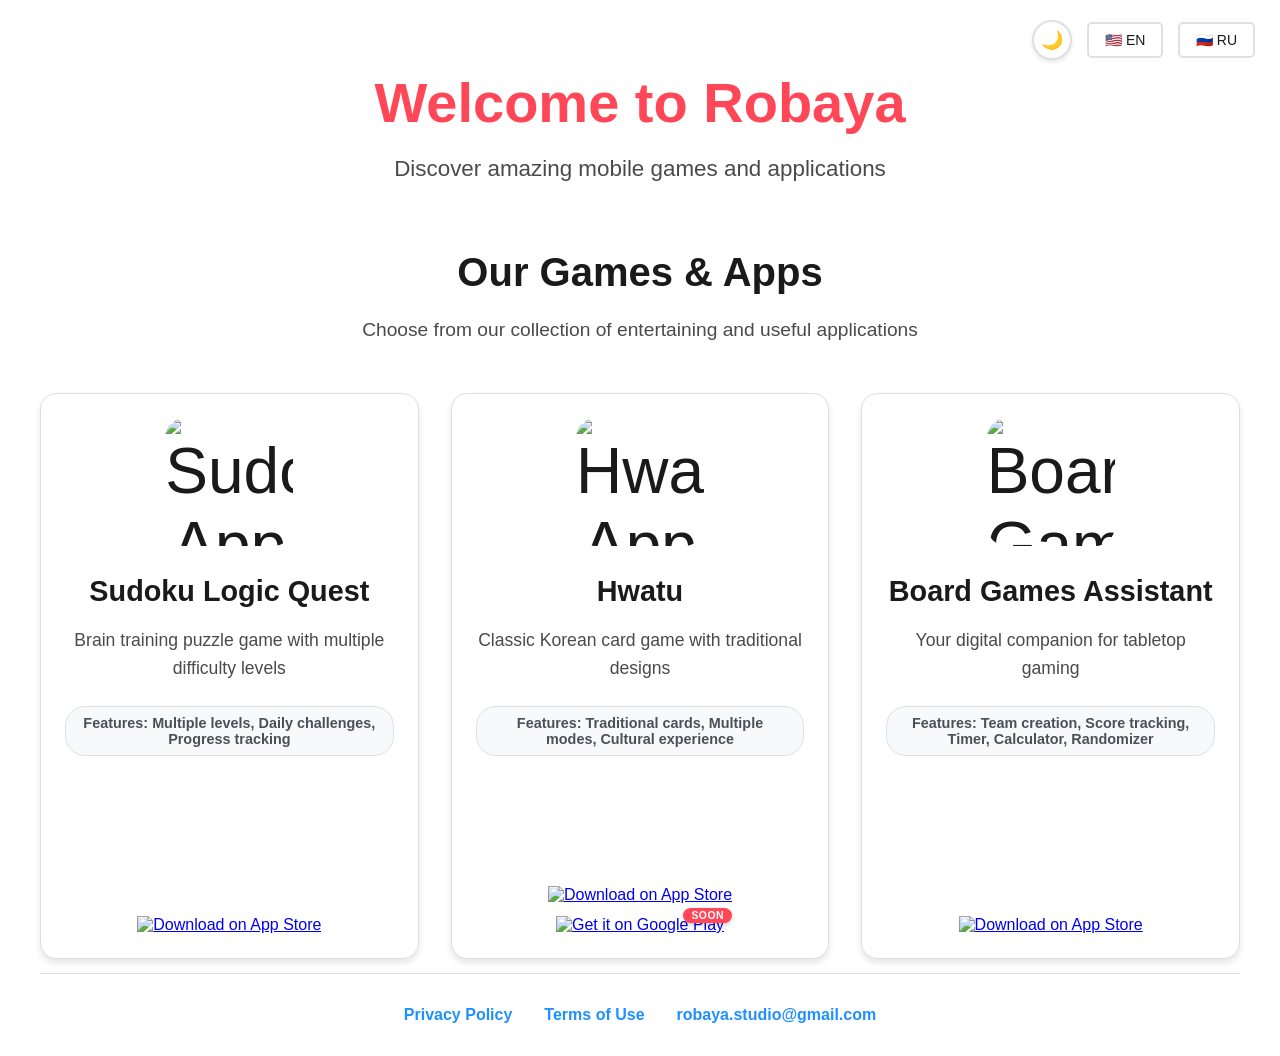
==== index.html @ 01134b30 "Hwatu Android link, shared site chrome, accessible cards, legal parity - Add Google Play link for Hw" ====
<!DOCTYPE html>
<html lang="en">
<head>
  <meta charset="UTF-8" />
  <meta name="viewport" content="width=device-width, initial-scale=1.0" />
  <link rel="stylesheet" href="css/style.css">
  <script src="js/translations.js"></script>
  <script src="js/site-chrome.js"></script>
  <script src="js/lang.js"></script>
  <script src="js/theme.js"></script>
  <script src="js/cookie-consent.js"></script>
  <title data-i18n="pageTitle">Robaya - Mobile Games & Apps</title>
</head>
<body>
  <div class="container">
    <header class="hero">
      <h1 data-i18n="mainTitle">Welcome to Robaya</h1>
      <p class="hero-subtitle" data-i18n="mainSubtitle">Discover amazing mobile games and applications</p>
    </header>

    <section class="games-section">
      <h2 data-i18n="gamesTitle">Our Games & Apps</h2>
      <p class="section-subtitle" data-i18n="gamesSubtitle">Choose from our collection of entertaining and useful applications</p>
      
      <div class="games-grid">
        <!-- Sudoku Game -->
        <div class="game-card">
          <a href="games/sudoku/" class="game-card-link">
            <img src="games/sudoku/AppIcon.png" alt="Sudoku App Icon" class="game-icon">
            <h3 data-i18n="sudokuTitle">Sudoku Logic Quest</h3>
            <p data-i18n="sudokuDescription">Brain training puzzle game with multiple difficulty levels</p>
            <div class="game-features">
              <span data-i18n="sudokuFeatures">Features: Multiple levels, Daily challenges, Progress tracking</span>
            </div>
          </a>
          <div class="game-actions">
            <a href="https://apps.apple.com/app/id6751447827" class="download-btn" target="_blank" rel="noopener">
              <img src="https://developer.apple.com/assets/elements/badges/download-on-the-app-store.svg" alt="Download on App Store" height="40">
            </a>
          </div>
        </div>

        <!-- Hwatu Game -->
        <div class="game-card">
          <a href="games/hwatu/" class="game-card-link">
            <img src="games/hwatu/AppIcon.png" alt="Hwatu App Icon" class="game-icon">
            <h3 data-i18n="hwatuTitle">Hwatu</h3>
            <p data-i18n="hwatuDescription">Classic Korean card game with traditional designs</p>
            <div class="game-features">
              <span data-i18n="hwatuFeatures">Features: Traditional cards, Multiple modes, Cultural experience</span>
            </div>
          </a>
          <div class="game-actions">
            <div class="download-buttons">
              <a href="https://apps.apple.com/app/id6563145829" class="download-btn" target="_blank" rel="noopener">
                <img src="https://developer.apple.com/assets/elements/badges/download-on-the-app-store.svg" alt="Download on App Store" height="40">
              </a>
              <a href="https://play.google.com/store/apps/details?id=com.at.hwatu" class="download-btn" target="_blank" rel="noopener">
                <img src="https://play.google.com/intl/en_us/badges/static/images/badges/en_badge_web_generic.png" alt="Get it on Google Play" height="60">
                <span class="soon-badge" data-i18n="soonBadge">Soon</span>
              </a>
            </div>
          </div>
        </div>


        <!-- Board Games Assistant -->
        <div class="game-card">
          <a href="games/board-game-assistant/" class="game-card-link">
            <img src="games/board-game-assistant/AppIcon.png" alt="Board Games Assistant App Icon" class="game-icon">
            <h3 data-i18n="boardGamesAssistantTitle">Board Games Assistant</h3>
            <p data-i18n="boardGamesAssistantDescription">Your digital companion for tabletop gaming</p>
            <div class="game-features">
              <span data-i18n="boardGamesAssistantFeatures">Features: Team creation, Score tracking, Timer, Calculator, Randomizer</span>
            </div>
          </a>
          <div class="game-actions">
            <a href="https://apps.apple.com/app/id6749201921" class="download-btn" target="_blank" rel="noopener">
              <img src="https://developer.apple.com/assets/elements/badges/download-on-the-app-store.svg" alt="Download on App Store" height="40">
            </a>
          </div>
        </div>
      </div>
    </section>
  </div>
</body>
</html>
---- css/style.css ----
:root {
  /* Light theme (default) */
  --bg: #ffffff;
  --text: #1a1a1a;
  --text-secondary: #4a4a4a;
  --text-muted: #6c757d;
  --accent: #ff4757;
  --btn: #1e90ff;
  --card-bg: #ffffff;
  --card-shadow: 0 4px 6px rgba(0, 0, 0, 0.1);
  --card-hover-shadow: 0 8px 15px rgba(0, 0, 0, 0.15);
  --border-color: #e0e0e0;
  --border-hover: #d0d0d0;
  --home-bg: #ffffff;
  --home-text: #1a1a1a;
  --home-border: #e0e0e0;
  --home-hover: #f8f9fa;
  --lang-bg: #ffffff;
  --lang-text: #1a1a1a;
  --lang-border: #e0e0e0;
  --lang-hover: #f8f9fa;
  --lang-active: #6c757d;
  --lang-active-text: #ffffff;
  --footer-bg: transparent;
  --footer-text: #1a1a1a;
  --footer-link: #1e90ff;
  --footer-link-hover: #0056b3;
  --feature-bg: #f8f9fa;
  --feature-text: #495057;
  --cookie-bg: #ffffff;
  --cookie-border: #e0e0e0;
  --cookie-text: #1a1a1a;
  --cookie-shadow: 0 -4px 12px rgba(0, 0, 0, 0.15);
}

[data-theme="dark"] {
  /* Dark theme */
  --bg: #0d1117;
  --text: #ffffff;
  --text-secondary: #e6edf3;
  --text-muted: #b0b0b0;
  --accent: #ff6b7a;
  --btn: #4a9eff;
  --card-bg: #161b22;
  --card-shadow: 0 4px 6px rgba(0, 0, 0, 0.4);
  --card-hover-shadow: 0 8px 15px rgba(0, 0, 0, 0.5);
  --border-color: #30363d;
  --border-hover: #484f58;
  --home-bg: #161b22;
  --home-text: #ffffff;
  --home-border: #30363d;
  --home-hover: #21262d;
  --lang-bg: #161b22;
  --lang-text: #ffffff;
  --lang-border: #30363d;
  --lang-hover: #21262d;
  --lang-active: #6c757d;
  --lang-active-text: #ffffff;
  --footer-bg: transparent;
  --footer-text: #ffffff;
  --footer-link: #4a9eff;
  --footer-link-hover: #6bb3ff;
  --feature-bg: #21262d;
  --feature-text: #e6edf3;
  --cookie-bg: #161b22;
  --cookie-border: #30363d;
  --cookie-text: #ffffff;
  --cookie-shadow: 0 -4px 12px rgba(0, 0, 0, 0.5);
}

body {
  font-family: 'Segoe UI', sans-serif;
  margin: 0;
  background-color: var(--bg);
  color: var(--text);
  padding: 2rem;
  transition: background-color 0.3s ease, color 0.3s ease;
}

.container {
  max-width: 1200px;
  margin: auto;
  text-align: center;
}

/* Add smooth transitions for all elements */
* {
  transition: background-color 0.3s ease, color 0.3s ease, border-color 0.3s ease, box-shadow 0.3s ease;
}

/* Top-right control cluster: theme toggle + language switcher */
.top-controls {
  position: fixed;
  top: 20px;
  right: 20px;
  z-index: 1000;
  display: flex;
  align-items: center;
  gap: 10px;
}

.theme-toggle {
  display: inline-flex;
  align-items: center;
  justify-content: center;
  width: 40px;
  height: 40px;
  padding: 0;
  font-size: 18px;
  line-height: 1;
  background: var(--lang-bg);
  color: var(--lang-text);
  border: 2px solid var(--lang-border);
  border-radius: 50%;
  cursor: pointer;
  transition: all 0.3s ease;
  box-shadow: 0 2px 4px rgba(0, 0, 0, 0.1);
}

.theme-toggle:hover {
  background: var(--lang-hover);
  transform: translateY(-2px);
  box-shadow: 0 4px 8px rgba(0, 0, 0, 0.15);
  border-color: var(--border-hover);
}

/* Language switcher styles */
.lang-switch a {
  display: inline-block;
  margin: 0 5px;
  padding: 8px 16px;
  text-decoration: none;
  background: var(--lang-bg);
  color: var(--lang-text);
  border-radius: 5px;
  font-size: 14px;
  font-weight: 500;
  transition: all 0.3s ease;
  border: 2px solid var(--lang-border);
}

.lang-switch a:hover {
  background: var(--lang-hover);
  transform: translateY(-2px);
  box-shadow: 0 4px 8px rgba(0, 0, 0, 0.1);
  border-color: var(--border-hover);
}

.lang-switch a[data-lang="en"] {
  background: var(--lang-bg);
  color: var(--lang-text);
}

.lang-switch a[data-lang="ru"] {
  background: var(--lang-bg);
  color: var(--lang-text);
}

/* Active language indicator */
.lang-switch a.active {
  background: var(--lang-active) !important;
  color: var(--lang-active-text) !important;
  font-weight: bold;
  border-color: var(--lang-active);
  box-shadow: 0 0 0 2px var(--lang-active);
}

/* Home button styles */
.home-button {
  position: fixed;
  top: 20px;
  left: 20px;
  z-index: 1000;
  display: inline-block;
  padding: 12px 16px;
  text-decoration: none;
  background: var(--home-bg);
  color: var(--home-text);
  border-radius: 50px;
  font-size: 18px;
  font-weight: 600;
  transition: all 0.3s ease;
  border: 2px solid var(--home-border);
  box-shadow: 0 4px 8px rgba(0, 0, 0, 0.1);
}

.home-button:hover {
  background: var(--home-hover);
  transform: translateY(-2px);
  box-shadow: 0 6px 12px rgba(0, 0, 0, 0.15);
  color: var(--home-text);
  text-decoration: none;
  border-color: var(--border-hover);
}

.home-button .home-icon {
  margin-right: 8px;
}

/* Responsive adjustments for home button */
@media (max-width: 768px) {
  .home-button {
    position: relative;
    top: auto;
    left: auto;
    margin-bottom: 1rem;
    display: inline-block;
  }
}

/* Hero section */
.hero {
  margin-bottom: 4rem;
}

.hero h1 {
  font-size: 3.5rem;
  margin-bottom: 1rem;
  color: var(--accent);
  font-weight: 700;
}

.hero-subtitle {
  font-size: 1.4rem;
  color: var(--text-secondary);
  max-width: 600px;
  margin: 0 auto;
  line-height: 1.6;
  font-weight: 500;
}

/* Games section */
.games-section {
  margin-bottom: 4rem;
}

.games-section h2 {
  font-size: 2.5rem;
  margin-bottom: 1rem;
  color: var(--text);
  font-weight: 700;
}

.section-subtitle {
  font-size: 1.2rem;
  color: var(--text-secondary);
  margin-bottom: 3rem;
  max-width: 700px;
  margin-left: auto;
  margin-right: auto;
  font-weight: 500;
}

/* Games grid */
.games-grid {
  display: grid;
  grid-template-columns: repeat(auto-fit, minmax(300px, 1fr));
  gap: 2rem;
  margin-top: 2rem;
  margin-bottom: 2rem;
}

/* Game cards */
.game-card {
  background: var(--card-bg);
  border-radius: 16px;
  padding: 1.5rem;
  box-shadow: var(--card-shadow);
  transition: all 0.3s ease;
  position: relative;
  text-align: center;
  border: 1px solid var(--border-color);
  display: flex;
  flex-direction: column;
  height: 100%;
}

.game-card:hover {
  transform: translateY(-5px);
  box-shadow: var(--card-hover-shadow);
  border-color: var(--border-hover);
}

.game-card.coming-soon {
  opacity: 0.9;
  background: var(--card-bg);
}

.game-card-link {
  display: block;
  text-decoration: none;
  color: inherit;
}

.game-icon {
  font-size: 4rem;
  margin: 0 auto 1rem auto;
  display: block;
  text-align: center;
}

.game-icon img,
img.game-icon {
  display: block;
  width: 128px;
  height: 128px;
  margin: 0 auto;
  border-radius: 20px;
  object-fit: cover;
}

.game-card h3 {
  font-size: 1.8rem;
  margin-bottom: 1rem;
  color: var(--text);
  font-weight: 700;
}

.game-card p {
  font-size: 1.1rem;
  line-height: 1.6;
  margin-bottom: 1.5rem;
  color: var(--text-secondary);
  font-weight: 500;
}

.game-features {
  margin-bottom: 1.5rem;
}

.game-features span {
  display: inline-block;
  background: var(--feature-bg);
  color: var(--feature-text);
  padding: 0.5rem 1rem;
  border-radius: 20px;
  font-size: 0.9rem;
  font-weight: 600;
  border: 1px solid var(--border-color);
}

/* Game actions */
.game-actions {
  display: flex;
  flex-direction: column;
  align-items: center;
  gap: 1rem;
  margin-top: auto;
  padding-top: 1rem;
}

.view-details {
  color: var(--btn);
  font-weight: 600;
  font-size: 0.9rem;
  text-decoration: underline;
}

/* Coming soon badge */
.coming-soon-badge {
  position: absolute;
  top: 1rem;
  right: 1rem;
  background: var(--accent);
  color: white;
  padding: 0.5rem 1rem;
  border-radius: 20px;
  font-size: 0.8rem;
  font-weight: 700;
  text-transform: uppercase;
  letter-spacing: 0.5px;
  box-shadow: 0 2px 4px rgba(0, 0, 0, 0.2);
}

/* Download button */
.download-btn {
  position: relative;
  display: inline-block;
  transition: transform 0.2s;
}

.download-btn:hover {
  transform: scale(1.05);
}

/* Row of multiple store badges */
.download-buttons {
  display: flex;
  flex-wrap: wrap;
  justify-content: center;
  align-items: center;
  gap: 0.75rem;
}

/* Small "Soon" ribbon for a store badge that isn't live yet */
.soon-badge {
  position: absolute;
  top: -8px;
  right: -8px;
  background: var(--accent);
  color: white;
  padding: 2px 8px;
  border-radius: 10px;
  font-size: 0.65rem;
  font-weight: 700;
  text-transform: uppercase;
  letter-spacing: 0.5px;
  box-shadow: 0 2px 4px rgba(0, 0, 0, 0.2);
  pointer-events: none;
  white-space: nowrap;
}

/* Game page specific styles */
.game-hero {
  margin-bottom: 4rem;
  text-align: center;
}

.game-hero.coming-soon {
  position: relative;
}

.game-icon-large {
  font-size: 6rem;
  margin: 0 auto 2rem auto;
  display: block;
  text-align: center;
}

.game-icon-large img {
  display: inline-block;
  width: 128px;
  height: 128px;
  margin: 0 auto;
  border-radius: 20px;
}

.coming-soon-badge-large {
  position: absolute;
  top: 2rem;
  right: 2rem;
  background: var(--accent);
  color: white;
  padding: 1rem 2rem;
  border-radius: 25px;
  font-size: 1rem;
  font-weight: 700;
  text-transform: uppercase;
  letter-spacing: 1px;
}

.game-subtitle {
  font-size: 1.5rem;
  color: #6c757d;
  max-width: 600px;
  margin-left: auto;
  margin-right: auto;
}

.download-btn-large {
  position: relative;
  display: inline-block;
  /* margin: 2rem 0; */
  transition: transform 0.2s;
}

.download-btn-large:hover {
  transform: scale(1.05);
}

/* Game description section */
.game-description {
  margin-bottom: 4rem;
  text-align: left;
  max-width: 800px;
  margin-left: auto;
  margin-right: auto;
}

.game-description h2 {
  font-size: 2rem;
  color: var(--text);
  margin-bottom: 1rem;
  text-align: center;
  font-weight: 700;
}

.game-description p {
  font-size: 1.2rem;
  line-height: 1.7;
  color: var(--text-secondary);
  font-weight: 500;
}

/* Game features section */
.game-features {
  margin-bottom: 4rem;
}

.game-features h2 {
  font-size: 2rem;
  color: var(--text);
  margin-bottom: 2rem;
  text-align: center;
  font-weight: 700;
}

.features-grid {
  display: grid;
  grid-template-columns: repeat(auto-fit, minmax(250px, 1fr));
  gap: 2rem;
  margin-top: 2rem;
}

.feature-item {
  text-align: center;
  padding: 1.5rem;
  background: var(--card-bg);
  border-radius: 12px;
  box-shadow: var(--card-shadow);
  border: 1px solid var(--border-color);
  transition: all 0.3s ease;
}

.feature-item:hover {
  transform: translateY(-2px);
  box-shadow: var(--card-hover-shadow);
  border-color: var(--border-hover);
}

.feature-icon {
  font-size: 3rem;
  margin-bottom: 1rem;
}

.feature-item h3 {
  font-size: 1.3rem;
  color: var(--text);
  margin-bottom: 1rem;
  font-weight: 600;
}

.feature-item p {
  font-size: 1rem;
  color: var(--text-secondary);
  line-height: 1.5;
  font-weight: 500;
}

/* Game benefits section */
.game-benefits {
  margin-bottom: 4rem;
  text-align: left;
  max-width: 800px;
  margin-left: auto;
  margin-right: auto;
}

.game-benefits h2 {
  font-size: 2rem;
  color: var(--text);
  margin-bottom: 1rem;
  text-align: center;
  font-weight: 700;
}

.game-benefits p {
  font-size: 1.2rem;
  color: var(--text-secondary);
  margin-bottom: 2rem;
  text-align: center;
  font-weight: 500;
}

.benefits-list {
  display: flex;
  flex-direction: column;
  gap: 1rem;
}

.benefit-item {
  display: flex;
  align-items: center;
  gap: 1rem;
  padding: 1rem;
  background: var(--card-bg);
  border-radius: 8px;
  box-shadow: var(--card-shadow);
  border: 1px solid var(--border-color);
  transition: all 0.3s ease;
}

.benefit-item:hover {
  transform: translateY(-1px);
  box-shadow: var(--card-hover-shadow);
  border-color: var(--border-hover);
}

.benefit-icon {
  font-size: 1.5rem;
  min-width: 2rem;
  color: var(--accent);
}

.benefit-text {
  color: var(--text-secondary);
  font-weight: 500;
}

/* Game screenshots section */
.game-screenshots {
  margin-bottom: 4rem;
}

.game-screenshots h2 {
  font-size: 2rem;
  color: var(--text);
  margin-bottom: 2rem;
  text-align: center;
  font-weight: 700;
}

.screenshots-grid {
  position: relative;
  overflow: visible;
  margin-top: 2rem;
  padding: 0 60px;
}

.screenshots-grid::before,
.screenshots-grid::after {
  content: '';
  position: absolute;
  top: 0;
  bottom: 0;
  width: 60px;
  pointer-events: none;
  z-index: 5;
}

.screenshots-grid::before {
  left: 0;
  background: linear-gradient(to right, var(--bg), transparent);
}

.screenshots-grid::after {
  right: 0;
  background: linear-gradient(to left, var(--bg), transparent);
}

.screenshots-carousel {
  display: flex;
  gap: 1rem;
  transition: transform 0.3s ease;
  overflow-x: auto;
  scroll-behavior: smooth;
  scrollbar-width: thin;
  -ms-overflow-style: none;
}

.screenshots-carousel::-webkit-scrollbar {
  display: none;
}

.screenshots-carousel > * {
  flex: 0 0 auto;
}

/* Carousel Arrows */
.carousel-arrow {
  position: absolute;
  top: 50%;
  transform: translateY(-50%);
  background: var(--card-bg);
  color: var(--text);
  border: 2px solid var(--border-color);
  border-radius: 50%;
  width: 48px;
  height: 48px;
  font-size: 2rem;
  font-weight: bold;
  cursor: pointer;
  display: flex;
  align-items: center;
  justify-content: center;
  z-index: 10;
  transition: all 0.3s ease;
  box-shadow: 0 2px 8px rgba(0, 0, 0, 0.1);
}

.carousel-arrow:hover {
  background: var(--lang-hover);
  border-color: var(--border-hover);
  transform: translateY(-50%) scale(1.1);
  box-shadow: 0 4px 12px rgba(0, 0, 0, 0.15);
}

.carousel-arrow:active {
  transform: translateY(-50%) scale(0.95);
}

.carousel-arrow-prev {
  left: -24px;
}

.carousel-arrow-next {
  right: -24px;
}

.carousel-controls {
  display: flex;
  justify-content: center;
  gap: 1rem;
  margin-top: 1.5rem;
}

.screenshot-placeholder {
  background: var(--feature-bg);
  border: 2px dashed var(--border-color);
  border-radius: 12px;
  padding: 3rem 2rem;
  text-align: center;
  color: var(--text-muted);
}

.placeholder-text {
  font-size: 1.1rem;
  font-weight: 500;
}

/* Coming soon info */
.coming-soon-info {
  margin-top: 2rem;
}

.coming-soon-info p {
  font-size: 1.2rem;
  color: var(--text-secondary);
  margin-bottom: 2rem;
  max-width: 500px;
  margin-left: auto;
  margin-right: auto;
  font-weight: 500;
}

.notify-form {
  margin-top: 2rem;
}

.notify-form p {
  font-size: 1.1rem;
  color: var(--text);
  margin-bottom: 1rem;
  font-weight: 500;
}

.notify-form input {
  padding: 0.8rem 1rem;
  border: 2px solid var(--border-color);
  border-radius: 8px;
  font-size: 1rem;
  margin-right: 1rem;
  min-width: 250px;
  background: var(--card-bg);
  color: var(--text);
  transition: border-color 0.3s ease;
}

.notify-form input:focus {
  outline: none;
  border-color: var(--btn);
}

.notify-form button {
  padding: 0.8rem 1.5rem;
  background: var(--btn);
  color: white;
  border: none;
  border-radius: 8px;
  font-size: 1rem;
  font-weight: 600;
  cursor: pointer;
  transition: background 0.3s;
}

.notify-form button:hover {
  background: var(--footer-link-hover);
}

/* Stay updated section */
.coming-soon-updates {
  margin-bottom: 4rem;
  text-align: center;
}

.coming-soon-updates h2 {
  font-size: 2rem;
  color: var(--text);
  margin-bottom: 1rem;
  font-weight: 700;
}

.coming-soon-updates p {
  font-size: 1.2rem;
  color: var(--text-secondary);
  margin-bottom: 2rem;
  max-width: 600px;
  margin-left: auto;
  margin-right: auto;
  font-weight: 500;
}

.social-links {
  display: flex;
  justify-content: center;
  gap: 1rem;
  flex-wrap: wrap;
}

.social-link {
  display: inline-block;
  padding: 0.8rem 1.5rem;
  background: var(--accent);
  color: white;
  text-decoration: none;
  border-radius: 8px;
  font-weight: 600;
  transition: all 0.3s;
}

.social-link:hover {
  background: var(--accent);
  opacity: 0.9;
  transform: translateY(-2px);
}

/* Page header */
.page-header {
  margin-bottom: 3rem;
  text-align: center;
}

.page-header h1 {
  font-size: 2.5rem;
  color: var(--text);
  margin-bottom: 1rem;
}

.last-updated {
  color: var(--text-muted);
  font-style: italic;
  font-weight: 500;
}

/* Content section */
.content-section {
  text-align: left;
  max-width: 800px;
  margin: 0 auto 3rem auto;
}

.content-section h2 {
  font-size: 1.8rem;
  color: var(--text);
  margin: 2rem 0 1rem 0;
  font-weight: 700;
  border-bottom: 2px solid var(--border-color);
  padding-bottom: 0.5rem;
}

.content-section h3 {
  font-size: 1.4rem;
  color: var(--text);
  margin: 2rem 0 1rem 0;
  font-weight: 600;
}

.content-section p {
  font-size: 1.1rem;
  line-height: 1.6;
  color: var(--text-secondary);
  margin-bottom: 1rem;
  font-weight: 500;
}

.content-section ul {
  margin: 1rem 0 1rem 2rem;
  padding: 0;
}

.content-section li {
  font-size: 1.1rem;
  line-height: 1.6;
  color: var(--text-secondary);
  margin-bottom: 0.8rem;
  font-weight: 500;
  position: relative;
}

.content-section li::before {
  content: "•";
  color: var(--accent);
  font-weight: bold;
  position: absolute;
  left: -1.5rem;
}

.content-section a {
  color: var(--btn);
  text-decoration: none;
  font-weight: 600;
  transition: color 0.3s;
}

.content-section a:hover {
  color: var(--footer-link-hover);
  text-decoration: underline;
}

/* Page footer */
.page-footer {
  margin-top: 3rem;
  padding-top: 2rem;
  border-top: 1px solid var(--border-color);
  text-align: center;
}

.footer-links {
  display: flex;
  justify-content: center;
  gap: 2rem;
  flex-wrap: wrap;
}

.footer-links a {
  color: var(--footer-link);
  text-decoration: none;
  font-weight: 600;
  transition: color 0.3s;
}

.footer-links a:hover {
  color: var(--footer-link-hover);
  text-decoration: underline;
}

/* Responsive design */
@media (max-width: 768px) {
  body {
    padding: 1rem;
  }
  
  .hero h1 {
    font-size: 2.5rem;
  }
  
  .hero-subtitle {
    font-size: 1.2rem;
  }
  
  .games-grid {
    grid-template-columns: 1fr;
    gap: 2rem;
    row-gap: 2rem;
  }
  
  .game-card {
    padding: 1.5rem;
    height: auto;
    position: static;
  }
  
  .top-controls {
    position: relative;
    top: auto;
    right: auto;
    justify-content: center;
    margin-bottom: 2rem;
  }

  .game-icon-large {
    font-size: 4rem;
  }
  
  .coming-soon-badge-large {
    position: relative;
    top: auto;
    right: auto;
    margin-bottom: 1rem;
  }
  
  .features-grid {
    grid-template-columns: 1fr;
  }
  
  .screenshots-grid {
    grid-template-columns: 1fr;
  }
  
  .notify-form input {
    min-width: auto;
    width: 100%;
    margin-right: 0;
    margin-bottom: 1rem;
  }
  
  .social-links {
    flex-direction: column;
    align-items: center;
  }
  
  .footer-links {
    flex-direction: column;
    gap: 1rem;
  }
}

/* Legacy styles for backward compatibility */
h1 {
  font-size: 3rem;
  margin-bottom: 1rem;
  color: var(--accent);
}

h2 {
  font-size: 1.8rem;
  margin: 2rem 0 1rem 0;
  color: var(--text);
}

p {
  font-size: 1.2rem;
  line-height: 1.6;
  margin-bottom: 1rem;
}

li {
  font-size: 1.2rem;
  line-height: 1.6;
  margin-bottom: 0.5rem;
}

.features, .benefits {
  background: white;
  padding: 2rem;
  border-radius: 12px;
  box-shadow: 0 4px 6px rgba(0, 0, 0, 0.1);
  margin: 2rem 0;
  text-align: left;
}

.features h2, .benefits h2 {
  text-align: center;
  color: var(--accent);
  margin-bottom: 1.5rem;
}

.features ul, .benefits ul {
  list-style: none;
  padding: 0;
}

.features li, .benefits li {
  padding: 0.5rem 0;
  border-bottom: 1px solid #eee;
}

.features li:last-child, .benefits li:last-child {
  border-bottom: none;
}

.btn {
  display: inline-block;
  padding: 0.8rem 1.6rem;
  background-color: var(--btn);
  color: white;
  font-weight: bold;
  border-radius: 8px;
  text-decoration: none;
  margin-bottom: 2rem;
  transition: background 0.3s;
}

.btn:hover {
  background-color: #0d7adb;
}

.appstore-button {
  display: inline-block;
  margin: 2rem 0;
  transition: transform 0.2s;
}

.appstore-button:hover {
  transform: scale(1.05);
}

/* Cookie Consent Banner */
#cookie-consent-banner {
  position: fixed;
  bottom: 0;
  left: 0;
  right: 0;
  background: var(--cookie-bg) !important;
  border-top: 2px solid var(--accent);
  box-shadow: var(--cookie-shadow);
  padding: 1.5rem 2rem;
  z-index: 9999;
  transition: opacity 0.3s ease, transform 0.3s ease;
}

.cookie-consent-content {
  max-width: 1200px;
  margin: 0 auto;
  display: flex;
  align-items: center;
  justify-content: space-between;
  gap: 2rem;
  color: var(--cookie-text) !important;
}

.cookie-consent-message {
  display: flex;
  align-items: flex-start;
  gap: 1.5rem;
  flex: 1;
}

.cookie-icon {
  font-size: 2.5rem;
  flex-shrink: 0;
  animation: bounce 2s infinite;
}

@keyframes bounce {
  0%, 100% {
    transform: translateY(0);
  }
  50% {
    transform: translateY(-10px);
  }
}

.cookie-text {
  flex: 1;
}

.cookie-title {
  font-size: 1.2rem;
  font-weight: 700;
  color: var(--cookie-text) !important;
  margin: 0 0 0.5rem 0;
  line-height: 1.4;
  display: block;
}

.cookie-description {
  font-size: 0.95rem;
  color: var(--text-secondary) !important;
  margin: 0;
  line-height: 1.6;
  display: block;
}

.cookie-consent-buttons {
  display: flex;
  gap: 1rem;
  flex-shrink: 0;
}

.cookie-btn {
  padding: 0.8rem 1.8rem;
  border-radius: 12px;
  font-weight: 600;
  font-size: 0.95rem;
  cursor: pointer;
  transition: all 0.3s ease;
  text-decoration: none;
  display: inline-block;
  border: 2px solid transparent;
  white-space: nowrap;
  box-shadow: 0 2px 4px rgba(0, 0, 0, 0.1);
  color: inherit !important;
}

.cookie-btn-accept {
  background: var(--btn);
  color: white !important;
  border: none;
}

.cookie-btn-accept:hover {
  background: var(--footer-link-hover);
  color: white !important;
  transform: translateY(-2px);
  box-shadow: 0 4px 12px rgba(0, 0, 0, 0.25);
}

.cookie-btn-reject {
  background: transparent;
  color: var(--cookie-text) !important;
  border: 2px solid var(--cookie-border);
}

.cookie-btn-reject:hover {
  background: var(--border-color);
  border-color: var(--border-hover);
  transform: translateY(-2px);
  box-shadow: 0 4px 12px rgba(0, 0, 0, 0.15);
}

.cookie-btn-info {
  background: transparent;
  color: var(--btn) !important;
  border: 2px solid var(--btn);
}

.cookie-btn-info:hover {
  background: var(--btn);
  color: white !important;
  transform: translateY(-2px);
  box-shadow: 0 4px 12px rgba(0, 0, 0, 0.15);
}

/* Cookie Toast Notification */
.cookie-toast {
  position: fixed;
  bottom: 100px;
  right: 20px;
  background: var(--card-bg);
  color: var(--text);
  padding: 1rem 1.5rem;
  border-radius: 8px;
  box-shadow: var(--card-shadow);
  border: 1px solid var(--border-color);
  z-index: 10000;
  opacity: 0;
  transform: translateY(-20px);
  transition: opacity 0.3s ease, transform 0.3s ease;
  max-width: 300px;
}

/* Responsive Cookie Banner */
@media (max-width: 768px) {
  #cookie-consent-banner {
    padding: 1.2rem 1rem;
  }
  
  .cookie-consent-content {
    flex-direction: column;
    gap: 1.2rem;
  }
  
  .cookie-consent-message {
    width: 100%;
    gap: 1rem;
  }
  
  .cookie-text {
    width: 100%;
  }
  
  .cookie-title {
    font-size: 1.1rem;
  }
  
  .cookie-description {
    font-size: 0.9rem;
  }
  
  .cookie-consent-buttons {
    width: 100%;
    flex-direction: column;
  }
  
  .cookie-btn {
    width: 100%;
    text-align: center;
    padding: 0.9rem 1.5rem;
  }
  
  .cookie-toast {
    bottom: 80px;
    right: 10px;
    left: 10px;
    max-width: none;
  }

  /* Mobile Screenshot Gallery */
  .screenshots-grid {
    gap: 1rem;
    padding: 0 50px;
  }
  
  .screenshots-grid::before,
  .screenshots-grid::after {
    width: 50px;
  }
  
  .screenshot-item {
    width: auto;
  }
  
  .carousel-controls {
    margin-top: 1rem;
  }
  
  .carousel-btn {
    padding: 0.5rem 1rem;
    font-size: 0.9rem;
  }
  
  /* Mobile Carousel Arrows */
  .carousel-arrow {
    width: 36px;
    height: 36px;
    font-size: 1.5rem;
  }
  
  .carousel-arrow-prev {
    left: 5px;
  }
  
  .carousel-arrow-next {
    right: 5px;
  }

  /* Mobile Video */
  .video-container {
    margin: 0 1rem;
    border-radius: 12px;
  }

  .game-video h2 {
    font-size: 1.5rem;
  }

  /* Mobile Lightbox */
  .lightbox-nav {
    width: 50px;
    height: 50px;
    font-size: 2.5rem;
  }

  #lightbox-prev {
    left: 10px;
  }

  #lightbox-next {
    right: 10px;
  }

  #lightbox img {
    max-width: 95vw;
    max-height: 75vh;
  }

  .lightbox-counter {
    font-size: 1rem;
  }

  .screenshot-item img {
    height: 180px;
    object-fit: contain;
  }
  
  .screenshot-item:hover {
    transform: translateY(-2px);
  }
}

/* Screenshot Gallery Styles */
.screenshot-item {
  width: auto;
  background: transparent;
  border-radius: 12px;
  overflow: visible;
  transition: all 0.3s ease;
  cursor: pointer;
  display: flex;
  align-items: center;
  justify-content: center;
  flex-shrink: 0;
}

.screenshot-item:hover {
  transform: translateY(-3px);
}

.screenshot-item img {
  width: auto;
  height: 250px;
  display: block;
  transition: transform 0.3s ease;
  object-fit: contain;
}

.screenshot-item:hover img {
  transform: scale(1.02);
}

/* Video Section Styles */
.game-video {
  margin-bottom: 4rem;
}

.game-video h2 {
  font-size: 2rem;
  color: var(--text);
  margin-bottom: 2rem;
  text-align: center;
  font-weight: 700;
}

.video-container {
  max-width: 900px;
  margin: 0 auto;
  background: var(--card-bg);
  border-radius: 16px;
  overflow: hidden;
  box-shadow: var(--card-shadow);
  border: 1px solid var(--border-color);
}

.video-container video {
  width: 100%;
  height: auto;
  display: block;
}

/* Lightbox Styles */
#lightbox {
  display: none;
  position: fixed;
  z-index: 99999;
  top: 0;
  left: 0;
  width: 100%;
  height: 100%;
  background: rgba(0, 0, 0, 0.9);
  align-items: center;
  justify-content: center;
  cursor: pointer;
}

#lightbox.active {
  display: flex;
}

.lightbox-content {
  display: flex;
  flex-direction: column;
  align-items: center;
  gap: 1rem;
}

#lightbox img {
  max-width: 90vw;
  max-height: 80vh;
  border-radius: 12px;
  box-shadow: 0 4px 20px rgba(0, 0, 0, 0.5);
}

.lightbox-counter {
  color: white;
  font-size: 1.2rem;
  font-weight: 600;
  text-shadow: 0 2px 4px rgba(0, 0, 0, 0.5);
}

.lightbox-nav {
  position: absolute;
  top: 50%;
  transform: translateY(-50%);
  background: rgba(0, 0, 0, 0.6);
  color: white;
  border: none;
  font-size: 3rem;
  font-weight: bold;
  width: 60px;
  height: 60px;
  border-radius: 50%;
  cursor: pointer;
  display: flex;
  align-items: center;
  justify-content: center;
  transition: all 0.3s ease;
  user-select: none;
}

.lightbox-nav:hover {
  background: rgba(0, 0, 0, 0.9);
  transform: translateY(-50%) scale(1.1);
}

#lightbox-prev {
  left: 20px;
}

#lightbox-next {
  right: 20px;
}

#lightbox-close {
  position: absolute;
  top: 20px;
  right: 40px;
  color: white;
  font-size: 2rem;
  font-weight: bold;
  cursor: pointer;
  background: rgba(0, 0, 0, 0.5);
  width: 40px;
  height: 40px;
  border-radius: 50%;
  display: flex;
  align-items: center;
  justify-content: center;
  transition: all 0.3s ease;
  z-index: 1;
}

#lightbox-close:hover {
  background: rgba(0, 0, 0, 0.8);
  transform: scale(1.1);
}
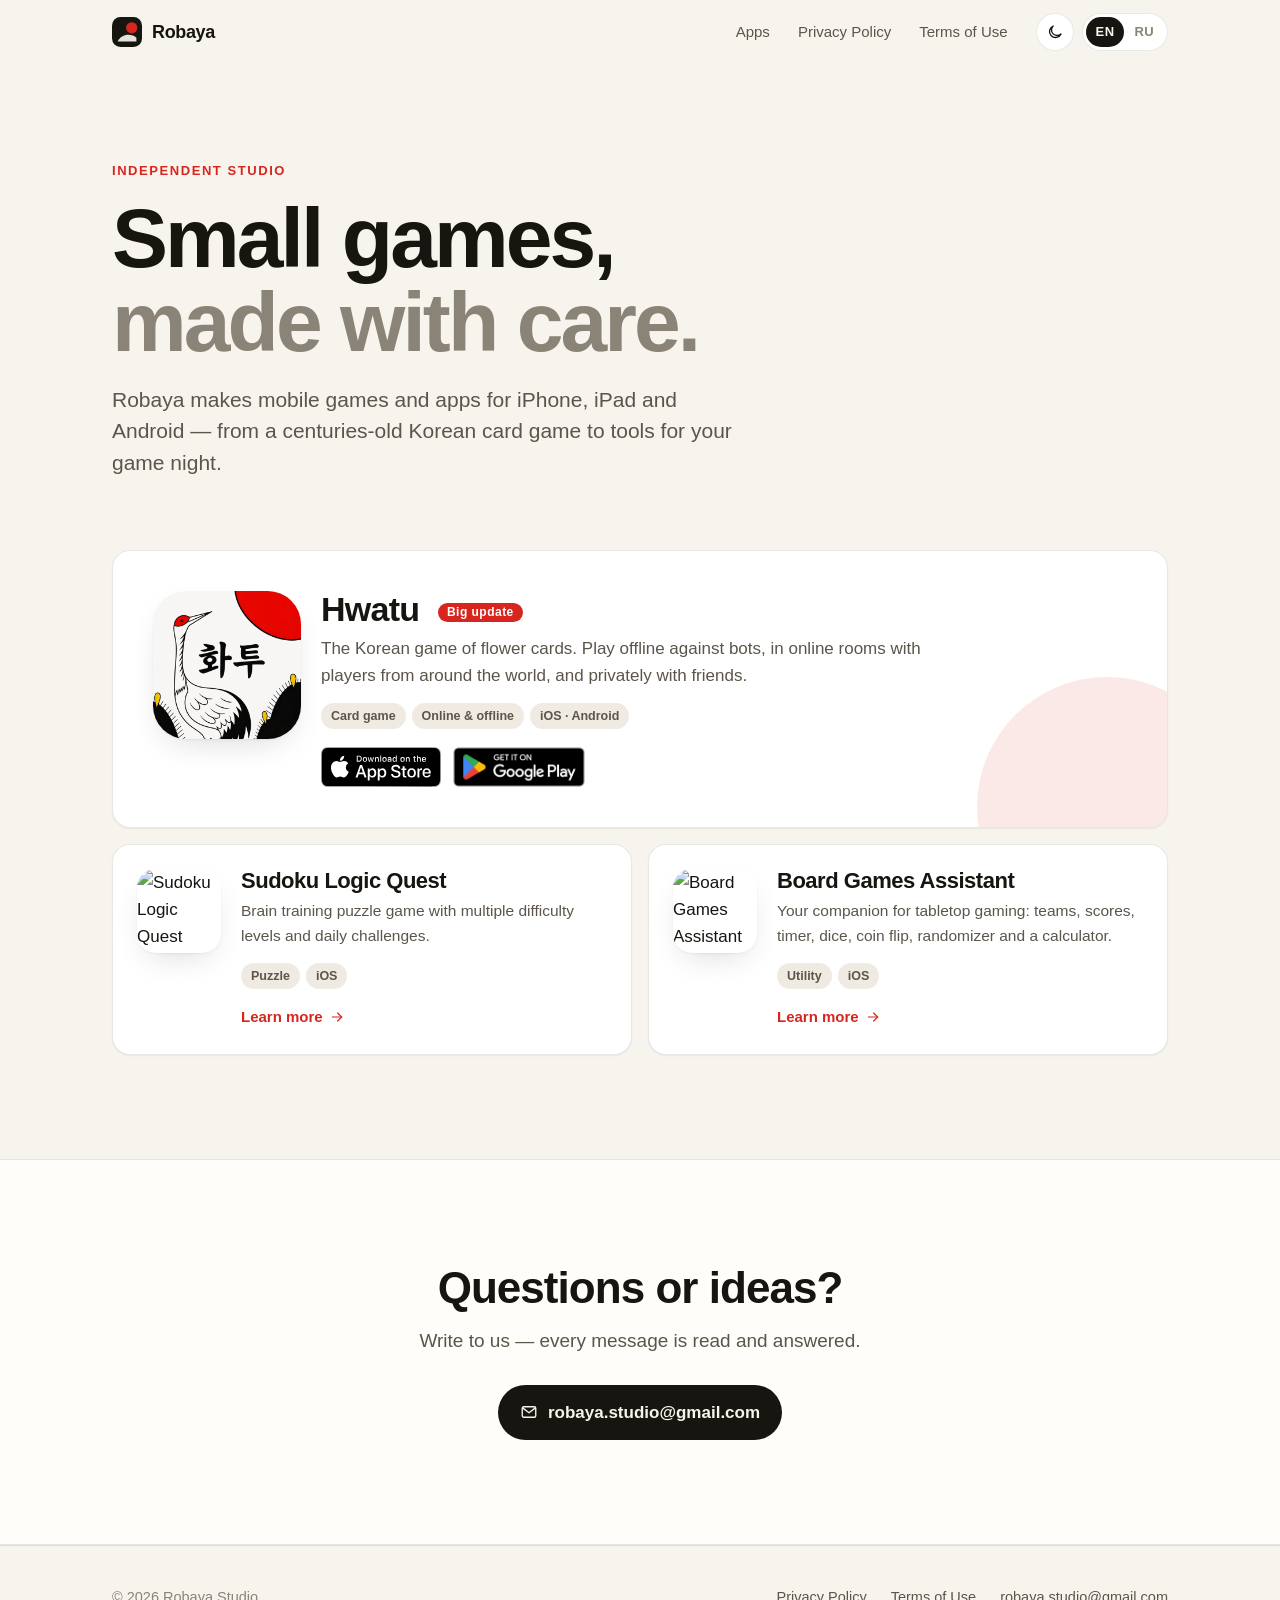
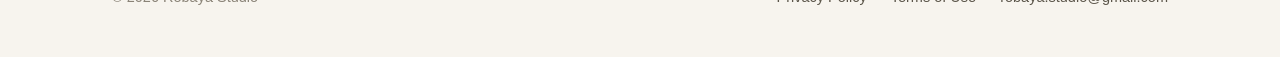
==== commit 9c5a030f: "Redesign the site and update Hwatu for the Unity version The whole site gets one modern component se" ====
--- a/index.html
+++ b/index.html
@@ -1,87 +1,108 @@
 <!DOCTYPE html>
 <html lang="en">
 <head>
-  <meta charset="UTF-8" />
-  <meta name="viewport" content="width=device-width, initial-scale=1.0" />
+  <meta charset="UTF-8">
+  <meta name="viewport" content="width=device-width, initial-scale=1">
+  <title data-i18n="pageTitle">Robaya — mobile games and apps</title>
+  <meta name="description" data-i18n-content="metaDescription" content="Robaya Studio makes mobile games and apps: Hwatu, the Korean flower card game, Sudoku Logic Quest and Board Games Assistant.">
+  <meta name="theme-color" content="#f7f4ee" media="(prefers-color-scheme: light)">
+  <meta name="theme-color" content="#0f0e0c" media="(prefers-color-scheme: dark)">
+  <meta property="og:type" content="website">
+  <meta property="og:site_name" content="Robaya">
+  <meta property="og:title" content="Robaya — mobile games and apps">
+  <meta property="og:url" content="https://robaya.studio/">
+  <meta property="og:image" content="https://robaya.studio/games/hwatu/AppIcon.png">
+  <link rel="canonical" href="https://robaya.studio/">
+  <link rel="icon" href="favicon.svg" type="image/svg+xml">
   <link rel="stylesheet" href="css/style.css">
   <script src="js/translations.js"></script>
+  <script src="js/theme.js"></script>
   <script src="js/site-chrome.js"></script>
   <script src="js/lang.js"></script>
-  <script src="js/theme.js"></script>
-  <script src="js/cookie-consent.js"></script>
-  <title data-i18n="pageTitle">Robaya - Mobile Games & Apps</title>
 </head>
 <body>
-  <div class="container">
-    <header class="hero">
-      <h1 data-i18n="mainTitle">Welcome to Robaya</h1>
-      <p class="hero-subtitle" data-i18n="mainSubtitle">Discover amazing mobile games and applications</p>
-    </header>
+  <main>
+    <section class="hero hero--home">
+      <div class="wrap">
+        <span class="eyebrow reveal" data-i18n="heroEyebrow">Independent studio</span>
+        <h1 class="hero__title reveal reveal--2">
+          <span data-i18n="heroTitleA">Small games,</span>
+          <span class="muted" data-i18n="heroTitleB">made with care.</span>
+        </h1>
+        <p class="hero__lead reveal reveal--3" data-i18n="mainSubtitle">Robaya makes mobile games and apps for iPhone, iPad and Android — from a centuries-old Korean card game to tools for your game night.</p>
+      </div>
+    </section>
 
-    <section class="games-section">
-      <h2 data-i18n="gamesTitle">Our Games & Apps</h2>
-      <p class="section-subtitle" data-i18n="gamesSubtitle">Choose from our collection of entertaining and useful applications</p>
-      
-      <div class="games-grid">
-        <!-- Sudoku Game -->
-        <div class="game-card">
-          <a href="games/sudoku/" class="game-card-link">
-            <img src="games/sudoku/AppIcon.png" alt="Sudoku App Icon" class="game-icon">
-            <h3 data-i18n="sudokuTitle">Sudoku Logic Quest</h3>
-            <p data-i18n="sudokuDescription">Brain training puzzle game with multiple difficulty levels</p>
-            <div class="game-features">
-              <span data-i18n="sudokuFeatures">Features: Multiple levels, Daily challenges, Progress tracking</span>
+    <section class="section section--flush-top" id="apps">
+      <div class="wrap">
+        <div class="grid grid--2">
+          <!-- Hwatu -->
+          <article class="card app-card app-card--featured">
+            <img class="app-card__icon" src="games/hwatu/AppIcon.png" alt="Hwatu" width="148" height="148">
+            <div>
+              <h3>
+                <a href="games/hwatu/" data-i18n="hwatuTitle">Hwatu</a>
+                <span class="badge-new" data-i18n="updatedBadge">Big update</span>
+              </h3>
+              <p data-i18n="hwatuDescription">The Korean game of flower cards. Play offline against bots, in online rooms with players from around the world, and privately with friends.</p>
+              <ul class="tags">
+                <li data-i18n="hwatuTag1">Card game</li>
+                <li data-i18n="hwatuTag2">Online &amp; offline</li>
+                <li data-i18n="hwatuTag3">iOS · Android</li>
+              </ul>
+              <div class="store-badges store-badges--sm">
+                <a class="store-badge" href="https://apps.apple.com/app/id6563145829" target="_blank" rel="noopener">
+                  <img src="img/badges/app-store.svg" alt="Download on the App Store" data-i18n="badgeAppStore" height="40">
+                </a>
+                <a class="store-badge" href="https://play.google.com/store/apps/details?id=com.at.hwatu" target="_blank" rel="noopener">
+                  <img src="img/badges/google-play-en.png" alt="Get it on Google Play" data-i18n="badgeGooglePlay" data-i18n-src="badgeGooglePlaySrc" height="40">
+                </a>
+              </div>
             </div>
-          </a>
-          <div class="game-actions">
-            <a href="https://apps.apple.com/app/id6751447827" class="download-btn" target="_blank" rel="noopener">
-              <img src="https://developer.apple.com/assets/elements/badges/download-on-the-app-store.svg" alt="Download on App Store" height="40">
-            </a>
-          </div>
-        </div>
+          </article>
 
-        <!-- Hwatu Game -->
-        <div class="game-card">
-          <a href="games/hwatu/" class="game-card-link">
-            <img src="games/hwatu/AppIcon.png" alt="Hwatu App Icon" class="game-icon">
-            <h3 data-i18n="hwatuTitle">Hwatu</h3>
-            <p data-i18n="hwatuDescription">Classic Korean card game with traditional designs</p>
-            <div class="game-features">
-              <span data-i18n="hwatuFeatures">Features: Traditional cards, Multiple modes, Cultural experience</span>
+          <!-- Sudoku -->
+          <article class="card app-card">
+            <img class="app-card__icon" src="games/sudoku/AppIcon.png" alt="Sudoku Logic Quest" width="84" height="84">
+            <div>
+              <h3><a href="games/sudoku/" data-i18n="sudokuTitle">Sudoku Logic Quest</a></h3>
+              <p data-i18n="sudokuDescription">Brain training puzzle game with multiple difficulty levels and daily challenges.</p>
+              <ul class="tags">
+                <li data-i18n="sudokuTag1">Puzzle</li>
+                <li data-i18n="sudokuTag2">iOS</li>
+              </ul>
+              <span class="app-card__more"><span data-i18n="learnMore">Learn more</span><span data-icon="arrow"></span></span>
             </div>
-          </a>
-          <div class="game-actions">
-            <div class="download-buttons">
-              <a href="https://apps.apple.com/app/id6563145829" class="download-btn" target="_blank" rel="noopener">
-                <img src="https://developer.apple.com/assets/elements/badges/download-on-the-app-store.svg" alt="Download on App Store" height="40">
-              </a>
-              <a href="https://play.google.com/store/apps/details?id=com.at.hwatu" class="download-btn" target="_blank" rel="noopener">
-                <img src="https://play.google.com/intl/en_us/badges/static/images/badges/en_badge_web_generic.png" alt="Get it on Google Play" height="60">
-                <span class="soon-badge" data-i18n="soonBadge">Soon</span>
-              </a>
+          </article>
+
+          <!-- Board Games Assistant -->
+          <article class="card app-card">
+            <img class="app-card__icon" src="games/board-game-assistant/AppIcon.png" alt="Board Games Assistant" width="84" height="84">
+            <div>
+              <h3><a href="games/board-game-assistant/" data-i18n="boardGamesAssistantTitle">Board Games Assistant</a></h3>
+              <p data-i18n="boardGamesAssistantDescription">Your companion for tabletop gaming: teams, scores, timer, dice, coin flip, randomizer and a calculator.</p>
+              <ul class="tags">
+                <li data-i18n="boardGamesAssistantTag1">Utility</li>
+                <li data-i18n="boardGamesAssistantTag2">iOS</li>
+              </ul>
+              <span class="app-card__more"><span data-i18n="learnMore">Learn more</span><span data-icon="arrow"></span></span>
             </div>
-          </div>
-        </div>
-
-
-        <!-- Board Games Assistant -->
-        <div class="game-card">
-          <a href="games/board-game-assistant/" class="game-card-link">
-            <img src="games/board-game-assistant/AppIcon.png" alt="Board Games Assistant App Icon" class="game-icon">
-            <h3 data-i18n="boardGamesAssistantTitle">Board Games Assistant</h3>
-            <p data-i18n="boardGamesAssistantDescription">Your digital companion for tabletop gaming</p>
-            <div class="game-features">
-              <span data-i18n="boardGamesAssistantFeatures">Features: Team creation, Score tracking, Timer, Calculator, Randomizer</span>
-            </div>
-          </a>
-          <div class="game-actions">
-            <a href="https://apps.apple.com/app/id6749201921" class="download-btn" target="_blank" rel="noopener">
-              <img src="https://developer.apple.com/assets/elements/badges/download-on-the-app-store.svg" alt="Download on App Store" height="40">
-            </a>
-          </div>
+          </article>
         </div>
       </div>
     </section>
-  </div>
+
+    <section class="section section--alt">
+      <div class="wrap cta">
+        <h2 class="section__title" data-i18n="contactTitle">Questions or ideas?</h2>
+        <p class="section__lead" data-i18n="contactText">Write to us — every message is read and answered.</p>
+        <p class="cta__actions">
+          <a class="button" href="mailto:robaya.studio@gmail.com">
+            <span data-icon="mail"></span>robaya.studio@gmail.com
+          </a>
+        </p>
+      </div>
+    </section>
+  </main>
 </body>
 </html>
--- a/css/style.css
+++ b/css/style.css
@@ -1,1526 +1,1333 @@
+/* Robaya — site styles.
+   One component vocabulary for every page: site header/footer (injected by js/site-chrome.js),
+   .hero, .section, .card / .feature, .store-badges, .screenshots-grid, .legal.
+   Colours are tokens on :root; js/theme.js sets [data-theme] on <html>. Without JS the
+   prefers-color-scheme block still picks the right palette. */
+
 :root {
-  /* Light theme (default) */
-  --bg: #ffffff;
-  --text: #1a1a1a;
-  --text-secondary: #4a4a4a;
-  --text-muted: #6c757d;
-  --accent: #ff4757;
-  --btn: #1e90ff;
-  --card-bg: #ffffff;
-  --card-shadow: 0 4px 6px rgba(0, 0, 0, 0.1);
-  --card-hover-shadow: 0 8px 15px rgba(0, 0, 0, 0.15);
-  --border-color: #e0e0e0;
-  --border-hover: #d0d0d0;
-  --home-bg: #ffffff;
-  --home-text: #1a1a1a;
-  --home-border: #e0e0e0;
-  --home-hover: #f8f9fa;
-  --lang-bg: #ffffff;
-  --lang-text: #1a1a1a;
-  --lang-border: #e0e0e0;
-  --lang-hover: #f8f9fa;
-  --lang-active: #6c757d;
-  --lang-active-text: #ffffff;
-  --footer-bg: transparent;
-  --footer-text: #1a1a1a;
-  --footer-link: #1e90ff;
-  --footer-link-hover: #0056b3;
-  --feature-bg: #f8f9fa;
-  --feature-text: #495057;
-  --cookie-bg: #ffffff;
-  --cookie-border: #e0e0e0;
-  --cookie-text: #1a1a1a;
-  --cookie-shadow: 0 -4px 12px rgba(0, 0, 0, 0.15);
-}
-
-[data-theme="dark"] {
-  /* Dark theme */
-  --bg: #0d1117;
-  --text: #ffffff;
-  --text-secondary: #e6edf3;
-  --text-muted: #b0b0b0;
-  --accent: #ff6b7a;
-  --btn: #4a9eff;
-  --card-bg: #161b22;
-  --card-shadow: 0 4px 6px rgba(0, 0, 0, 0.4);
-  --card-hover-shadow: 0 8px 15px rgba(0, 0, 0, 0.5);
-  --border-color: #30363d;
-  --border-hover: #484f58;
-  --home-bg: #161b22;
-  --home-text: #ffffff;
-  --home-border: #30363d;
-  --home-hover: #21262d;
-  --lang-bg: #161b22;
-  --lang-text: #ffffff;
-  --lang-border: #30363d;
-  --lang-hover: #21262d;
-  --lang-active: #6c757d;
-  --lang-active-text: #ffffff;
-  --footer-bg: transparent;
-  --footer-text: #ffffff;
-  --footer-link: #4a9eff;
-  --footer-link-hover: #6bb3ff;
-  --feature-bg: #21262d;
-  --feature-text: #e6edf3;
-  --cookie-bg: #161b22;
-  --cookie-border: #30363d;
-  --cookie-text: #ffffff;
-  --cookie-shadow: 0 -4px 12px rgba(0, 0, 0, 0.5);
+  --bg: #f7f4ee;
+  --bg-raised: #fffdf9;
+  --surface: #ffffff;
+  --surface-2: #f0ebe2;
+  --ink: #17150f;
+  --ink-2: #5b554a;
+  --ink-3: #8a8377;
+  --line: rgba(23, 21, 15, 0.1);
+  --line-strong: rgba(23, 21, 15, 0.18);
+  --accent: #d7261e;
+  --accent-ink: #ffffff;
+  --accent-soft: rgba(215, 38, 30, 0.1);
+  --shadow-sm: 0 1px 2px rgba(23, 21, 15, 0.06);
+  --shadow: 0 1px 2px rgba(23, 21, 15, 0.05), 0 12px 32px -12px rgba(23, 21, 15, 0.18);
+  --shadow-lg: 0 2px 4px rgba(23, 21, 15, 0.06), 0 30px 60px -24px rgba(23, 21, 15, 0.35);
+  --header-bg: rgba(247, 244, 238, 0.78);
+
+  --radius-sm: 10px;
+  --radius: 18px;
+  --radius-lg: 28px;
+  --max: 1120px;
+  --gutter: clamp(16px, 4vw, 32px);
+
+  --font: ui-sans-serif, -apple-system, BlinkMacSystemFont, "SF Pro Text", "Segoe UI", Roboto,
+    "Helvetica Neue", Arial, "Noto Sans", sans-serif, "Apple Color Emoji", "Segoe UI Emoji";
+  --font-display: ui-sans-serif, -apple-system, BlinkMacSystemFont, "SF Pro Display", "Segoe UI",
+    Roboto, "Helvetica Neue", Arial, sans-serif;
+
+  color-scheme: light;
+}
+
+@media (prefers-color-scheme: dark) {
+  :root:not([data-theme="light"]) {
+    --bg: #0f0e0c;
+    --bg-raised: #151411;
+    --surface: #1a1815;
+    --surface-2: #24211c;
+    --ink: #f3efe7;
+    --ink-2: #b3ab9e;
+    --ink-3: #847d71;
+    --line: rgba(255, 250, 240, 0.09);
+    --line-strong: rgba(255, 250, 240, 0.16);
+    --accent: #ff4b3e;
+    --accent-ink: #ffffff;
+    --accent-soft: rgba(255, 75, 62, 0.14);
+    --shadow-sm: 0 1px 2px rgba(0, 0, 0, 0.4);
+    --shadow: 0 1px 2px rgba(0, 0, 0, 0.35), 0 16px 40px -16px rgba(0, 0, 0, 0.7);
+    --shadow-lg: 0 2px 4px rgba(0, 0, 0, 0.4), 0 30px 70px -24px rgba(0, 0, 0, 0.8);
+    --header-bg: rgba(15, 14, 12, 0.72);
+    color-scheme: dark;
+  }
+}
+
+:root[data-theme="dark"] {
+  --bg: #0f0e0c;
+  --bg-raised: #151411;
+  --surface: #1a1815;
+  --surface-2: #24211c;
+  --ink: #f3efe7;
+  --ink-2: #b3ab9e;
+  --ink-3: #847d71;
+  --line: rgba(255, 250, 240, 0.09);
+  --line-strong: rgba(255, 250, 240, 0.16);
+  --accent: #ff4b3e;
+  --accent-ink: #ffffff;
+  --accent-soft: rgba(255, 75, 62, 0.14);
+  --shadow-sm: 0 1px 2px rgba(0, 0, 0, 0.4);
+  --shadow: 0 1px 2px rgba(0, 0, 0, 0.35), 0 16px 40px -16px rgba(0, 0, 0, 0.7);
+  --shadow-lg: 0 2px 4px rgba(0, 0, 0, 0.4), 0 30px 70px -24px rgba(0, 0, 0, 0.8);
+  --header-bg: rgba(15, 14, 12, 0.72);
+  color-scheme: dark;
+}
+
+/* Per-app accent. Hwatu keeps the studio red (the sun on its icon). */
+body[data-accent="sudoku"] {
+  --accent: #2f6fed;
+  --accent-soft: rgba(47, 111, 237, 0.12);
+}
+
+body[data-accent="board-games"] {
+  --accent: #14936a;
+  --accent-soft: rgba(20, 147, 106, 0.12);
+}
+
+@media (prefers-color-scheme: dark) {
+  :root:not([data-theme="light"]) body[data-accent="sudoku"] {
+    --accent: #6b9bff;
+    --accent-soft: rgba(107, 155, 255, 0.14);
+  }
+
+  :root:not([data-theme="light"]) body[data-accent="board-games"] {
+    --accent: #3cc996;
+    --accent-soft: rgba(60, 201, 150, 0.14);
+  }
+}
+
+:root[data-theme="dark"] body[data-accent="sudoku"] {
+  --accent: #6b9bff;
+  --accent-soft: rgba(107, 155, 255, 0.14);
+}
+
+:root[data-theme="dark"] body[data-accent="board-games"] {
+  --accent: #3cc996;
+  --accent-soft: rgba(60, 201, 150, 0.14);
+}
+
+/* ---------- Base ---------- */
+
+*,
+*::before,
+*::after {
+  box-sizing: border-box;
+}
+
+html {
+  -webkit-text-size-adjust: 100%;
+  text-size-adjust: 100%;
+  scroll-behavior: smooth;
+  scroll-padding-top: 80px;
 }
 
 body {
-  font-family: 'Segoe UI', sans-serif;
   margin: 0;
-  background-color: var(--bg);
-  color: var(--text);
-  padding: 2rem;
-  transition: background-color 0.3s ease, color 0.3s ease;
-}
-
-.container {
-  max-width: 1200px;
-  margin: auto;
+  background: var(--bg);
+  color: var(--ink);
+  font-family: var(--font);
+  font-size: 17px;
+  line-height: 1.6;
+  -webkit-font-smoothing: antialiased;
+  -moz-osx-font-smoothing: grayscale;
+  overflow-x: hidden;
+  transition: background-color 0.25s ease, color 0.25s ease;
+}
+
+img,
+video,
+svg {
+  display: block;
+  max-width: 100%;
+}
+
+a {
+  color: inherit;
+}
+
+h1,
+h2,
+h3 {
+  margin: 0;
+  font-family: var(--font-display);
+  line-height: 1.1;
+  letter-spacing: -0.022em;
+  text-wrap: balance;
+}
+
+p {
+  margin: 0;
+  text-wrap: pretty;
+}
+
+::selection {
+  background: var(--accent);
+  color: var(--accent-ink);
+}
+
+:focus-visible {
+  outline: 2px solid var(--accent);
+  outline-offset: 3px;
+  border-radius: 6px;
+}
+
+[data-icon] {
+  display: inline-flex;
+  flex: none;
+}
+
+.icon {
+  width: 1.25em;
+  height: 1.25em;
+  flex: none;
+}
+
+.wrap {
+  width: 100%;
+  max-width: var(--max);
+  margin: 0 auto;
+  padding: 0 var(--gutter);
+}
+
+/* ---------- Header ---------- */
+
+.site-header {
+  position: sticky;
+  top: 0;
+  z-index: 50;
+  background: var(--header-bg);
+  -webkit-backdrop-filter: saturate(160%) blur(16px);
+  backdrop-filter: saturate(160%) blur(16px);
+  border-bottom: 1px solid transparent;
+  transition: border-color 0.2s ease;
+}
+
+.site-header.is-scrolled {
+  border-bottom-color: var(--line);
+}
+
+.site-header__inner {
+  display: flex;
+  align-items: center;
+  gap: 16px;
+  height: 64px;
+}
+
+.brand {
+  display: inline-flex;
+  align-items: center;
+  gap: 10px;
+  min-width: 0;
+  margin-right: auto;
+  font-family: var(--font-display);
+  font-size: 18px;
+  font-weight: 700;
+  letter-spacing: -0.02em;
+}
+
+.brand__home {
+  display: inline-flex;
+  align-items: center;
+  gap: 10px;
+  text-decoration: none;
+}
+
+.brand__mark {
+  width: 30px;
+  height: 30px;
+  flex: none;
+}
+
+.brand__crumb {
+  overflow: hidden;
+  color: var(--ink-3);
+  font-weight: 500;
+  white-space: nowrap;
+  text-decoration: none;
+  text-overflow: ellipsis;
+}
+
+.brand__crumb:hover {
+  color: var(--ink);
+}
+
+.brand__sep {
+  color: var(--line-strong);
+  font-weight: 400;
+}
+
+.site-nav {
+  display: flex;
+  align-items: center;
+  gap: 4px;
+}
+
+.site-nav a {
+  padding: 8px 12px;
+  border-radius: 999px;
+  color: var(--ink-2);
+  font-size: 15px;
+  font-weight: 500;
+  text-decoration: none;
+  transition: color 0.15s ease, background-color 0.15s ease;
+}
+
+.site-nav a:hover {
+  background: var(--surface-2);
+  color: var(--ink);
+}
+
+.site-nav a[aria-current="page"] {
+  color: var(--ink);
+}
+
+.header-actions {
+  display: flex;
+  align-items: center;
+  gap: 8px;
+}
+
+.icon-button {
+  display: inline-grid;
+  place-items: center;
+  width: 38px;
+  height: 38px;
+  padding: 0;
+  border: 1px solid var(--line);
+  border-radius: 999px;
+  background: var(--surface);
+  color: var(--ink);
+  cursor: pointer;
+  transition: border-color 0.15s ease;
+}
+
+.icon-button:hover {
+  border-color: var(--line-strong);
+}
+
+.icon-button .icon {
+  width: 18px;
+  height: 18px;
+}
+
+.lang-switch {
+  display: inline-flex;
+  padding: 3px;
+  border: 1px solid var(--line);
+  border-radius: 999px;
+  background: var(--surface);
+}
+
+.lang-switch a {
+  padding: 5px 10px;
+  border-radius: 999px;
+  color: var(--ink-3);
+  font-size: 13px;
+  font-weight: 650;
+  letter-spacing: 0.03em;
+  text-decoration: none;
+  transition: color 0.15s ease, background-color 0.15s ease;
+}
+
+.lang-switch a:hover {
+  color: var(--ink);
+}
+
+.lang-switch a.active {
+  background: var(--ink);
+  color: var(--bg);
+}
+
+/* ---------- Layout ---------- */
+
+main {
+  display: block;
+}
+
+.section {
+  padding: clamp(56px, 9vw, 104px) 0;
+}
+
+.section--flush-top {
+  padding-top: 0;
+}
+
+.section--alt {
+  background: var(--bg-raised);
+  border-top: 1px solid var(--line);
+  border-bottom: 1px solid var(--line);
+}
+
+.section__head {
+  max-width: 680px;
+  margin-bottom: clamp(32px, 5vw, 48px);
+}
+
+.section__head--center {
+  margin-right: auto;
+  margin-left: auto;
   text-align: center;
 }
 
-/* Add smooth transitions for all elements */
-* {
-  transition: background-color 0.3s ease, color 0.3s ease, border-color 0.3s ease, box-shadow 0.3s ease;
-}
-
-/* Top-right control cluster: theme toggle + language switcher */
-.top-controls {
-  position: fixed;
-  top: 20px;
-  right: 20px;
-  z-index: 1000;
-  display: flex;
-  align-items: center;
-  gap: 10px;
-}
-
-.theme-toggle {
+.section__title {
+  font-size: clamp(30px, 4.4vw, 44px);
+  font-weight: 750;
+}
+
+.section__lead {
+  margin-top: 14px;
+  color: var(--ink-2);
+  font-size: clamp(17px, 1.6vw, 19px);
+}
+
+.eyebrow {
+  display: block;
+  margin-bottom: 14px;
+  color: var(--accent);
+  font-size: 13px;
+  font-weight: 700;
+  letter-spacing: 0.12em;
+  text-transform: uppercase;
+}
+
+.grid {
+  display: grid;
+  gap: 16px;
+}
+
+.grid--2 {
+  grid-template-columns: repeat(2, minmax(0, 1fr));
+}
+
+.grid--3 {
+  grid-template-columns: repeat(3, minmax(0, 1fr));
+}
+
+.grid--4 {
+  grid-template-columns: repeat(4, minmax(0, 1fr));
+}
+
+/* ---------- Hero ---------- */
+
+.hero {
+  position: relative;
+  padding: clamp(40px, 8vw, 96px) 0 clamp(40px, 6vw, 72px);
+}
+
+.hero__grid {
+  display: grid;
+  grid-template-columns: minmax(0, 1.15fr) minmax(0, 0.85fr);
+  align-items: center;
+  gap: clamp(32px, 6vw, 72px);
+}
+
+.hero__title {
+  font-size: clamp(44px, 7.5vw, 84px);
+  font-weight: 800;
+  letter-spacing: -0.035em;
+  line-height: 1;
+}
+
+.hero__title .muted {
+  color: var(--ink-3);
+}
+
+.hero__lead {
+  max-width: 560px;
+  margin-top: 20px;
+  color: var(--ink-2);
+  font-size: clamp(18px, 2vw, 21px);
+  line-height: 1.5;
+}
+
+.hero__actions {
+  display: flex;
+  flex-wrap: wrap;
+  align-items: center;
+  gap: 12px;
+  margin-top: 32px;
+}
+
+.hero--home .hero__title {
+  max-width: 860px;
+}
+
+.hero--home .hero__lead {
+  max-width: 640px;
+}
+
+/* App artwork: the icon over a sun disc, after the Hwatu icon */
+.hero__art {
+  position: relative;
+  display: grid;
+  place-items: center;
+  width: 100%;
+  max-width: 440px;
+  aspect-ratio: 1;
+  margin-left: auto;
+}
+
+.hero__art::before {
+  content: "";
+  position: absolute;
+  top: 2%;
+  right: 0;
+  width: 60%;
+  aspect-ratio: 1;
+  border-radius: 50%;
+  background: var(--accent);
+}
+
+.hero__art::after {
+  content: "";
+  position: absolute;
+  bottom: 6%;
+  left: 2%;
+  width: 34%;
+  aspect-ratio: 1;
+  border: 1.5px solid var(--line-strong);
+  border-radius: 50%;
+}
+
+.hero__art img {
+  position: relative;
+  z-index: 1;
+  width: 72%;
+  height: auto;
+  border-radius: 22.5%;
+  box-shadow: var(--shadow-lg);
+}
+
+.chips {
+  display: flex;
+  flex-wrap: wrap;
+  gap: 8px;
+  margin: 28px 0 0;
+  padding: 0;
+  list-style: none;
+}
+
+.chips li {
   display: inline-flex;
   align-items: center;
-  justify-content: center;
-  width: 40px;
-  height: 40px;
-  padding: 0;
-  font-size: 18px;
-  line-height: 1;
-  background: var(--lang-bg);
-  color: var(--lang-text);
-  border: 2px solid var(--lang-border);
-  border-radius: 50%;
-  cursor: pointer;
-  transition: all 0.3s ease;
-  box-shadow: 0 2px 4px rgba(0, 0, 0, 0.1);
-}
-
-.theme-toggle:hover {
-  background: var(--lang-hover);
-  transform: translateY(-2px);
-  box-shadow: 0 4px 8px rgba(0, 0, 0, 0.15);
-  border-color: var(--border-hover);
-}
-
-/* Language switcher styles */
-.lang-switch a {
-  display: inline-block;
-  margin: 0 5px;
-  padding: 8px 16px;
-  text-decoration: none;
-  background: var(--lang-bg);
-  color: var(--lang-text);
-  border-radius: 5px;
+  gap: 6px;
+  padding: 6px 12px;
+  border: 1px solid var(--line);
+  border-radius: 999px;
+  background: var(--surface);
+  color: var(--ink-2);
   font-size: 14px;
   font-weight: 500;
-  transition: all 0.3s ease;
-  border: 2px solid var(--lang-border);
-}
-
-.lang-switch a:hover {
-  background: var(--lang-hover);
+}
+
+.chips .icon {
+  width: 16px;
+  height: 16px;
+  color: var(--accent);
+}
+
+/* ---------- Store badges ---------- */
+
+.store-badges {
+  display: flex;
+  flex-wrap: wrap;
+  align-items: center;
+  gap: 12px;
+}
+
+.store-badge {
+  display: inline-block;
+  border-radius: 10px;
+  transition: transform 0.15s ease;
+}
+
+.store-badge:hover {
   transform: translateY(-2px);
-  box-shadow: 0 4px 8px rgba(0, 0, 0, 0.1);
-  border-color: var(--border-hover);
-}
-
-.lang-switch a[data-lang="en"] {
-  background: var(--lang-bg);
-  color: var(--lang-text);
-}
-
-.lang-switch a[data-lang="ru"] {
-  background: var(--lang-bg);
-  color: var(--lang-text);
-}
-
-/* Active language indicator */
-.lang-switch a.active {
-  background: var(--lang-active) !important;
-  color: var(--lang-active-text) !important;
-  font-weight: bold;
-  border-color: var(--lang-active);
-  box-shadow: 0 0 0 2px var(--lang-active);
-}
-
-/* Home button styles */
-.home-button {
-  position: fixed;
-  top: 20px;
-  left: 20px;
-  z-index: 1000;
-  display: inline-block;
-  padding: 12px 16px;
-  text-decoration: none;
-  background: var(--home-bg);
-  color: var(--home-text);
-  border-radius: 50px;
-  font-size: 18px;
+}
+
+.store-badge img {
+  width: auto;
+  height: 50px;
+}
+
+.store-badges--sm .store-badge img {
+  height: 40px;
+}
+
+/* ---------- Cards ---------- */
+
+.card {
+  position: relative;
+  padding: 24px;
+  border: 1px solid var(--line);
+  border-radius: var(--radius);
+  background: var(--surface);
+  box-shadow: var(--shadow-sm);
+}
+
+.feature h3 {
+  margin-top: 18px;
+  font-size: 19px;
+  font-weight: 700;
+  letter-spacing: -0.015em;
+}
+
+.feature p {
+  margin-top: 8px;
+  color: var(--ink-2);
+  font-size: 15.5px;
+  line-height: 1.55;
+}
+
+.feature__icon {
+  display: inline-grid;
+  place-items: center;
+  width: 44px;
+  height: 44px;
+  border-radius: 12px;
+  background: var(--accent-soft);
+  color: var(--accent);
+}
+
+.feature__icon .icon {
+  width: 22px;
+  height: 22px;
+}
+
+/* Bigger cards for game modes */
+.mode {
+  display: flex;
+  flex-direction: column;
+  min-height: 100%;
+  padding: 28px;
+}
+
+.mode__index {
+  position: absolute;
+  top: 24px;
+  right: 26px;
+  color: var(--ink-3);
+  font-size: 13px;
+  font-weight: 700;
+  letter-spacing: 0.08em;
+  font-variant-numeric: tabular-nums;
+}
+
+.mode h3 {
+  font-size: 22px;
+}
+
+.mode__tag {
+  align-self: flex-start;
+  margin-top: auto;
+  padding-top: 18px;
+  color: var(--ink-3);
+  font-size: 13.5px;
   font-weight: 600;
-  transition: all 0.3s ease;
-  border: 2px solid var(--home-border);
-  box-shadow: 0 4px 8px rgba(0, 0, 0, 0.1);
-}
-
-.home-button:hover {
-  background: var(--home-hover);
-  transform: translateY(-2px);
-  box-shadow: 0 6px 12px rgba(0, 0, 0, 0.15);
-  color: var(--home-text);
-  text-decoration: none;
-  border-color: var(--border-hover);
-}
-
-.home-button .home-icon {
-  margin-right: 8px;
-}
-
-/* Responsive adjustments for home button */
-@media (max-width: 768px) {
-  .home-button {
-    position: relative;
-    top: auto;
-    left: auto;
-    margin-bottom: 1rem;
-    display: inline-block;
-  }
-}
-
-/* Hero section */
-.hero {
-  margin-bottom: 4rem;
-}
-
-.hero h1 {
-  font-size: 3.5rem;
-  margin-bottom: 1rem;
+}
+
+/* Checklist (benefits, premium perks) */
+.checklist {
+  display: grid;
+  gap: 12px;
+  margin: 0;
+  padding: 0;
+  list-style: none;
+}
+
+.checklist li {
+  display: flex;
+  align-items: flex-start;
+  gap: 12px;
+  color: var(--ink-2);
+}
+
+.checklist .icon {
+  width: 22px;
+  height: 22px;
+  margin-top: 1px;
+  padding: 3px;
+  border-radius: 50%;
+  background: var(--accent-soft);
   color: var(--accent);
-  font-weight: 700;
-}
-
-.hero-subtitle {
-  font-size: 1.4rem;
-  color: var(--text-secondary);
-  max-width: 600px;
-  margin: 0 auto;
-  line-height: 1.6;
-  font-weight: 500;
-}
-
-/* Games section */
-.games-section {
-  margin-bottom: 4rem;
-}
-
-.games-section h2 {
-  font-size: 2.5rem;
-  margin-bottom: 1rem;
-  color: var(--text);
-  font-weight: 700;
-}
-
-.section-subtitle {
-  font-size: 1.2rem;
-  color: var(--text-secondary);
-  margin-bottom: 3rem;
-  max-width: 700px;
-  margin-left: auto;
-  margin-right: auto;
-  font-weight: 500;
-}
-
-/* Games grid */
-.games-grid {
+}
+
+.checklist--2 {
+  grid-template-columns: repeat(2, minmax(0, 1fr));
+  column-gap: 32px;
+}
+
+/* ---------- Split / panel ---------- */
+
+.split {
   display: grid;
-  grid-template-columns: repeat(auto-fit, minmax(300px, 1fr));
-  gap: 2rem;
-  margin-top: 2rem;
-  margin-bottom: 2rem;
-}
-
-/* Game cards */
-.game-card {
-  background: var(--card-bg);
-  border-radius: 16px;
-  padding: 1.5rem;
-  box-shadow: var(--card-shadow);
-  transition: all 0.3s ease;
+  grid-template-columns: minmax(0, 1fr) minmax(0, 1fr);
+  align-items: center;
+  gap: clamp(32px, 6vw, 72px);
+}
+
+.panel {
   position: relative;
-  text-align: center;
-  border: 1px solid var(--border-color);
-  display: flex;
-  flex-direction: column;
-  height: 100%;
-}
-
-.game-card:hover {
-  transform: translateY(-5px);
-  box-shadow: var(--card-hover-shadow);
-  border-color: var(--border-hover);
-}
-
-.game-card.coming-soon {
-  opacity: 0.9;
-  background: var(--card-bg);
-}
-
-.game-card-link {
-  display: block;
-  text-decoration: none;
-  color: inherit;
-}
-
-.game-icon {
-  font-size: 4rem;
-  margin: 0 auto 1rem auto;
-  display: block;
-  text-align: center;
-}
-
-.game-icon img,
-img.game-icon {
-  display: block;
-  width: 128px;
-  height: 128px;
-  margin: 0 auto;
-  border-radius: 20px;
-  object-fit: cover;
-}
-
-.game-card h3 {
-  font-size: 1.8rem;
-  margin-bottom: 1rem;
-  color: var(--text);
-  font-weight: 700;
-}
-
-.game-card p {
-  font-size: 1.1rem;
-  line-height: 1.6;
-  margin-bottom: 1.5rem;
-  color: var(--text-secondary);
-  font-weight: 500;
-}
-
-.game-features {
-  margin-bottom: 1.5rem;
-}
-
-.game-features span {
-  display: inline-block;
-  background: var(--feature-bg);
-  color: var(--feature-text);
-  padding: 0.5rem 1rem;
-  border-radius: 20px;
-  font-size: 0.9rem;
-  font-weight: 600;
-  border: 1px solid var(--border-color);
-}
-
-/* Game actions */
-.game-actions {
-  display: flex;
-  flex-direction: column;
-  align-items: center;
-  gap: 1rem;
-  margin-top: auto;
-  padding-top: 1rem;
-}
-
-.view-details {
-  color: var(--btn);
-  font-weight: 600;
-  font-size: 0.9rem;
-  text-decoration: underline;
-}
-
-/* Coming soon badge */
-.coming-soon-badge {
+  overflow: hidden;
+  padding: clamp(28px, 5vw, 56px);
+  border-radius: var(--radius-lg);
+  background: #17150f;
+  color: #f3efe7;
+}
+
+:root[data-theme="dark"] .panel {
+  border: 1px solid var(--line);
+  background: var(--surface);
+}
+
+.panel .eyebrow {
+  color: #ff5a4e;
+}
+
+.panel .section__lead,
+.panel .checklist li,
+.panel .fine-print {
+  color: rgba(243, 239, 231, 0.72);
+}
+
+.panel .checklist .icon {
+  background: rgba(255, 75, 62, 0.2);
+  color: #ff5a4e;
+}
+
+/* A sun ring, not a disc: the perk list runs over this corner and must stay readable */
+.panel::after {
+  content: "";
   position: absolute;
-  top: 1rem;
-  right: 1rem;
-  background: var(--accent);
-  color: white;
-  padding: 0.5rem 1rem;
-  border-radius: 20px;
-  font-size: 0.8rem;
-  font-weight: 700;
-  text-transform: uppercase;
-  letter-spacing: 0.5px;
-  box-shadow: 0 2px 4px rgba(0, 0, 0, 0.2);
-}
-
-/* Download button */
-.download-btn {
+  top: -140px;
+  right: -140px;
+  width: 320px;
+  height: 320px;
+  border: 2px solid #d7261e;
+  border-radius: 50%;
+  opacity: 0.7;
+  pointer-events: none;
+}
+
+.panel > * {
   position: relative;
-  display: inline-block;
-  transition: transform 0.2s;
-}
-
-.download-btn:hover {
-  transform: scale(1.05);
-}
-
-/* Row of multiple store badges */
-.download-buttons {
-  display: flex;
-  flex-wrap: wrap;
-  justify-content: center;
-  align-items: center;
-  gap: 0.75rem;
-}
-
-/* Small "Soon" ribbon for a store badge that isn't live yet */
-.soon-badge {
-  position: absolute;
-  top: -8px;
-  right: -8px;
-  background: var(--accent);
-  color: white;
-  padding: 2px 8px;
-  border-radius: 10px;
-  font-size: 0.65rem;
-  font-weight: 700;
-  text-transform: uppercase;
-  letter-spacing: 0.5px;
-  box-shadow: 0 2px 4px rgba(0, 0, 0, 0.2);
-  pointer-events: none;
-  white-space: nowrap;
-}
-
-/* Game page specific styles */
-.game-hero {
-  margin-bottom: 4rem;
-  text-align: center;
-}
-
-.game-hero.coming-soon {
-  position: relative;
-}
-
-.game-icon-large {
-  font-size: 6rem;
-  margin: 0 auto 2rem auto;
-  display: block;
-  text-align: center;
-}
-
-.game-icon-large img {
-  display: inline-block;
-  width: 128px;
-  height: 128px;
-  margin: 0 auto;
-  border-radius: 20px;
-}
-
-.coming-soon-badge-large {
-  position: absolute;
-  top: 2rem;
-  right: 2rem;
-  background: var(--accent);
-  color: white;
-  padding: 1rem 2rem;
-  border-radius: 25px;
-  font-size: 1rem;
-  font-weight: 700;
-  text-transform: uppercase;
-  letter-spacing: 1px;
-}
-
-.game-subtitle {
-  font-size: 1.5rem;
-  color: #6c757d;
-  max-width: 600px;
-  margin-left: auto;
-  margin-right: auto;
-}
-
-.download-btn-large {
-  position: relative;
-  display: inline-block;
-  /* margin: 2rem 0; */
-  transition: transform 0.2s;
-}
-
-.download-btn-large:hover {
-  transform: scale(1.05);
-}
-
-/* Game description section */
-.game-description {
-  margin-bottom: 4rem;
-  text-align: left;
-  max-width: 800px;
-  margin-left: auto;
-  margin-right: auto;
-}
-
-.game-description h2 {
-  font-size: 2rem;
-  color: var(--text);
-  margin-bottom: 1rem;
-  text-align: center;
-  font-weight: 700;
-}
-
-.game-description p {
-  font-size: 1.2rem;
-  line-height: 1.7;
-  color: var(--text-secondary);
-  font-weight: 500;
-}
-
-/* Game features section */
-.game-features {
-  margin-bottom: 4rem;
-}
-
-.game-features h2 {
-  font-size: 2rem;
-  color: var(--text);
-  margin-bottom: 2rem;
-  text-align: center;
-  font-weight: 700;
-}
-
-.features-grid {
-  display: grid;
-  grid-template-columns: repeat(auto-fit, minmax(250px, 1fr));
-  gap: 2rem;
-  margin-top: 2rem;
-}
-
-.feature-item {
-  text-align: center;
-  padding: 1.5rem;
-  background: var(--card-bg);
-  border-radius: 12px;
-  box-shadow: var(--card-shadow);
-  border: 1px solid var(--border-color);
-  transition: all 0.3s ease;
-}
-
-.feature-item:hover {
-  transform: translateY(-2px);
-  box-shadow: var(--card-hover-shadow);
-  border-color: var(--border-hover);
-}
-
-.feature-icon {
-  font-size: 3rem;
-  margin-bottom: 1rem;
-}
-
-.feature-item h3 {
-  font-size: 1.3rem;
-  color: var(--text);
-  margin-bottom: 1rem;
-  font-weight: 600;
-}
-
-.feature-item p {
-  font-size: 1rem;
-  color: var(--text-secondary);
-  line-height: 1.5;
-  font-weight: 500;
-}
-
-/* Game benefits section */
-.game-benefits {
-  margin-bottom: 4rem;
-  text-align: left;
-  max-width: 800px;
-  margin-left: auto;
-  margin-right: auto;
-}
-
-.game-benefits h2 {
-  font-size: 2rem;
-  color: var(--text);
-  margin-bottom: 1rem;
-  text-align: center;
-  font-weight: 700;
-}
-
-.game-benefits p {
-  font-size: 1.2rem;
-  color: var(--text-secondary);
-  margin-bottom: 2rem;
-  text-align: center;
-  font-weight: 500;
-}
-
-.benefits-list {
-  display: flex;
-  flex-direction: column;
-  gap: 1rem;
-}
-
-.benefit-item {
-  display: flex;
-  align-items: center;
-  gap: 1rem;
-  padding: 1rem;
-  background: var(--card-bg);
-  border-radius: 8px;
-  box-shadow: var(--card-shadow);
-  border: 1px solid var(--border-color);
-  transition: all 0.3s ease;
-}
-
-.benefit-item:hover {
-  transform: translateY(-1px);
-  box-shadow: var(--card-hover-shadow);
-  border-color: var(--border-hover);
-}
-
-.benefit-icon {
-  font-size: 1.5rem;
-  min-width: 2rem;
-  color: var(--accent);
-}
-
-.benefit-text {
-  color: var(--text-secondary);
-  font-weight: 500;
-}
-
-/* Game screenshots section */
-.game-screenshots {
-  margin-bottom: 4rem;
-}
-
-.game-screenshots h2 {
-  font-size: 2rem;
-  color: var(--text);
-  margin-bottom: 2rem;
-  text-align: center;
-  font-weight: 700;
-}
-
+  z-index: 1;
+}
+
+.fine-print {
+  margin-top: 18px;
+  color: var(--ink-3);
+  font-size: 14px;
+}
+
+/* ---------- Media ---------- */
+
+.video-frame {
+  overflow: hidden;
+  border: 1px solid var(--line);
+  border-radius: var(--radius-lg);
+  background: #000;
+  box-shadow: var(--shadow);
+}
+
+.video-frame video {
+  width: 100%;
+  aspect-ratio: 16 / 9;
+  object-fit: contain;
+  background: #000;
+}
+
+/* Screenshot carousel (built by js/screenshot-gallery.js) */
 .screenshots-grid {
   position: relative;
-  overflow: visible;
-  margin-top: 2rem;
-  padding: 0 60px;
-}
-
-.screenshots-grid::before,
-.screenshots-grid::after {
-  content: '';
-  position: absolute;
-  top: 0;
-  bottom: 0;
-  width: 60px;
-  pointer-events: none;
-  z-index: 5;
-}
-
-.screenshots-grid::before {
-  left: 0;
-  background: linear-gradient(to right, var(--bg), transparent);
-}
-
-.screenshots-grid::after {
-  right: 0;
-  background: linear-gradient(to left, var(--bg), transparent);
 }
 
 .screenshots-carousel {
   display: flex;
-  gap: 1rem;
-  transition: transform 0.3s ease;
+  gap: 16px;
   overflow-x: auto;
+  padding: 4px 4px 20px;
+  scroll-snap-type: x mandatory;
   scroll-behavior: smooth;
   scrollbar-width: thin;
-  -ms-overflow-style: none;
-}
-
-.screenshots-carousel::-webkit-scrollbar {
-  display: none;
-}
-
-.screenshots-carousel > * {
-  flex: 0 0 auto;
-}
-
-/* Carousel Arrows */
+  scrollbar-color: var(--line-strong) transparent;
+  -webkit-overflow-scrolling: touch;
+}
+
+.screenshot-item {
+  flex: none;
+  scroll-snap-align: start;
+}
+
+.screenshot-item img {
+  width: auto;
+  max-width: none;
+  height: clamp(300px, 52vw, 520px);
+  border: 1px solid var(--line);
+  border-radius: var(--radius);
+  background: var(--surface-2);
+  box-shadow: var(--shadow-sm);
+  cursor: zoom-in;
+  transition: transform 0.2s ease;
+}
+
+.screenshot-item img:hover {
+  transform: translateY(-3px);
+}
+
+/* Landscape screenshots (Hwatu) */
+.screenshots-grid--landscape .screenshot-item img {
+  height: clamp(170px, 30vw, 340px);
+}
+
 .carousel-arrow {
   position: absolute;
-  top: 50%;
+  top: calc(50% - 10px);
+  z-index: 2;
+  display: grid;
+  place-items: center;
+  width: 44px;
+  height: 44px;
+  padding: 0;
+  border: 1px solid var(--line);
+  border-radius: 50%;
+  background: var(--surface);
+  color: var(--ink);
+  font-size: 26px;
+  line-height: 1;
+  box-shadow: var(--shadow);
+  cursor: pointer;
   transform: translateY(-50%);
-  background: var(--card-bg);
-  color: var(--text);
-  border: 2px solid var(--border-color);
-  border-radius: 50%;
+  transition: opacity 0.2s ease;
+}
+
+.carousel-arrow-prev {
+  left: -14px;
+}
+
+.carousel-arrow-next {
+  right: -14px;
+}
+
+#lightbox {
+  position: fixed;
+  inset: 0;
+  z-index: 100;
+  display: none;
+  align-items: center;
+  justify-content: center;
+  padding: 24px;
+  background: rgba(8, 7, 6, 0.92);
+  -webkit-backdrop-filter: blur(8px);
+  backdrop-filter: blur(8px);
+}
+
+#lightbox.active {
+  display: flex;
+}
+
+.lightbox-content {
+  display: flex;
+  flex-direction: column;
+  align-items: center;
+  gap: 14px;
+  max-width: 100%;
+  max-height: 100%;
+}
+
+.lightbox-content img {
+  max-width: min(92vw, 1400px);
+  max-height: 82vh;
+  border-radius: 14px;
+  object-fit: contain;
+}
+
+.lightbox-counter {
+  color: rgba(255, 255, 255, 0.7);
+  font-size: 14px;
+  font-variant-numeric: tabular-nums;
+}
+
+#lightbox-close,
+.lightbox-nav {
+  position: absolute;
+  display: grid;
+  place-items: center;
   width: 48px;
   height: 48px;
-  font-size: 2rem;
-  font-weight: bold;
+  padding: 0;
+  border: 0;
+  border-radius: 50%;
+  background: rgba(255, 255, 255, 0.1);
+  color: #fff;
+  font-size: 30px;
+  line-height: 1;
   cursor: pointer;
-  display: flex;
-  align-items: center;
+}
+
+#lightbox-close {
+  top: 16px;
+  right: 16px;
+}
+
+#lightbox-prev {
+  left: 16px;
+}
+
+#lightbox-next {
+  right: 16px;
+}
+
+#lightbox-close:hover,
+.lightbox-nav:hover {
+  background: rgba(255, 255, 255, 0.2);
+}
+
+/* ---------- Home: app list ---------- */
+
+.app-card {
+  display: grid;
+  grid-template-columns: auto minmax(0, 1fr);
+  align-items: start;
+  gap: 20px;
+  padding: 24px;
+  transition: transform 0.2s ease, box-shadow 0.2s ease, border-color 0.2s ease;
+}
+
+.app-card:hover {
+  border-color: var(--line-strong);
+  box-shadow: var(--shadow);
+  transform: translateY(-3px);
+}
+
+.app-card__icon {
+  width: 84px;
+  height: 84px;
+  border-radius: 22.5%;
+  box-shadow: var(--shadow);
+}
+
+.app-card h3 {
+  font-size: 22px;
+  font-weight: 750;
+}
+
+.app-card h3 a {
+  text-decoration: none;
+}
+
+/* The whole card links to the app page; store badges stay clickable above the overlay */
+.app-card h3 a::after {
+  content: "";
+  position: absolute;
+  inset: 0;
+  z-index: 1;
+  border-radius: inherit;
+}
+
+.app-card p {
+  margin-top: 6px;
+  color: var(--ink-2);
+  font-size: 15.5px;
+}
+
+.app-card .tags {
+  display: flex;
+  flex-wrap: wrap;
+  gap: 6px;
+  margin: 14px 0 0;
+  padding: 0;
+  list-style: none;
+}
+
+.app-card .tags li {
+  padding: 3px 10px;
+  border-radius: 999px;
+  background: var(--surface-2);
+  color: var(--ink-2);
+  font-size: 12.5px;
+  font-weight: 600;
+}
+
+.app-card .store-badges {
+  position: relative;
+  z-index: 2;
+  margin-top: 18px;
+}
+
+.app-card__more {
+  display: inline-flex;
+  align-items: center;
+  gap: 6px;
+  margin-top: 16px;
+  color: var(--accent);
+  font-size: 15px;
+  font-weight: 650;
+}
+
+.app-card__more .icon {
+  width: 16px;
+  height: 16px;
+  transition: transform 0.2s ease;
+}
+
+.app-card:hover .app-card__more .icon {
+  transform: translateX(3px);
+}
+
+/* Featured card spans the row */
+.app-card--featured {
+  grid-column: 1 / -1;
+  overflow: hidden;
+  padding: clamp(24px, 4vw, 40px);
+}
+
+.app-card--featured .app-card__icon {
+  width: clamp(96px, 14vw, 148px);
+  height: clamp(96px, 14vw, 148px);
+}
+
+.app-card--featured h3 {
+  font-size: clamp(26px, 3.4vw, 34px);
+}
+
+.app-card--featured p {
+  max-width: 620px;
+  font-size: 17px;
+}
+
+.app-card--featured::before {
+  content: "";
+  position: absolute;
+  right: -70px;
+  bottom: -110px;
+  width: 260px;
+  height: 260px;
+  border-radius: 50%;
+  background: #d7261e;
+  opacity: 0.1;
+  pointer-events: none;
+}
+
+.badge-new {
+  display: inline-block;
+  margin-left: 10px;
+  padding: 3px 9px;
+  border-radius: 999px;
+  background: var(--accent);
+  color: var(--accent-ink);
+  font-family: var(--font);
+  font-size: 12px;
+  font-weight: 700;
+  letter-spacing: 0.04em;
+  vertical-align: middle;
+}
+
+/* ---------- CTA ---------- */
+
+.cta {
+  text-align: center;
+}
+
+.cta__icon {
+  width: 96px;
+  height: 96px;
+  object-fit: cover;
+  margin: 0 auto 24px;
+  border-radius: 22.5%;
+  box-shadow: var(--shadow-lg);
+}
+
+.cta .store-badges,
+.cta__actions {
+  display: flex;
   justify-content: center;
-  z-index: 10;
-  transition: all 0.3s ease;
-  box-shadow: 0 2px 8px rgba(0, 0, 0, 0.1);
-}
-
-.carousel-arrow:hover {
-  background: var(--lang-hover);
-  border-color: var(--border-hover);
-  transform: translateY(-50%) scale(1.1);
-  box-shadow: 0 4px 12px rgba(0, 0, 0, 0.15);
-}
-
-.carousel-arrow:active {
-  transform: translateY(-50%) scale(0.95);
-}
-
-.carousel-arrow-prev {
-  left: -24px;
-}
-
-.carousel-arrow-next {
-  right: -24px;
-}
-
-.carousel-controls {
-  display: flex;
-  justify-content: center;
-  gap: 1rem;
-  margin-top: 1.5rem;
-}
-
-.screenshot-placeholder {
-  background: var(--feature-bg);
-  border: 2px dashed var(--border-color);
-  border-radius: 12px;
-  padding: 3rem 2rem;
-  text-align: center;
-  color: var(--text-muted);
-}
-
-.placeholder-text {
-  font-size: 1.1rem;
+  margin-top: 28px;
+}
+
+.button {
+  display: inline-flex;
+  align-items: center;
+  gap: 10px;
+  padding: 14px 22px;
+  border-radius: 999px;
+  background: var(--ink);
+  color: var(--bg);
+  font-weight: 650;
+  text-decoration: none;
+  transition: transform 0.15s ease;
+}
+
+.button:hover {
+  transform: translateY(-2px);
+}
+
+.button .icon {
+  width: 18px;
+  height: 18px;
+}
+
+/* ---------- Legal ---------- */
+
+.legal {
+  max-width: 760px;
+  margin: 0 auto;
+  padding: clamp(40px, 7vw, 80px) 0 clamp(56px, 8vw, 96px);
+}
+
+.legal__head {
+  margin-bottom: 32px;
+  padding-bottom: 28px;
+  border-bottom: 1px solid var(--line);
+}
+
+.legal__head h1 {
+  font-size: clamp(32px, 5vw, 48px);
+  font-weight: 800;
+}
+
+.legal__meta {
+  display: inline-flex;
+  align-items: center;
+  gap: 8px;
+  margin-top: 16px;
+  padding: 6px 12px;
+  border-radius: 999px;
+  background: var(--surface-2);
+  color: var(--ink-2);
+  font-size: 14px;
   font-weight: 500;
 }
 
-/* Coming soon info */
-.coming-soon-info {
-  margin-top: 2rem;
-}
-
-.coming-soon-info p {
-  font-size: 1.2rem;
-  color: var(--text-secondary);
-  margin-bottom: 2rem;
-  max-width: 500px;
-  margin-left: auto;
-  margin-right: auto;
-  font-weight: 500;
-}
-
-.notify-form {
-  margin-top: 2rem;
-}
-
-.notify-form p {
-  font-size: 1.1rem;
-  color: var(--text);
-  margin-bottom: 1rem;
-  font-weight: 500;
-}
-
-.notify-form input {
-  padding: 0.8rem 1rem;
-  border: 2px solid var(--border-color);
-  border-radius: 8px;
-  font-size: 1rem;
-  margin-right: 1rem;
-  min-width: 250px;
-  background: var(--card-bg);
-  color: var(--text);
-  transition: border-color 0.3s ease;
-}
-
-.notify-form input:focus {
-  outline: none;
-  border-color: var(--btn);
-}
-
-.notify-form button {
-  padding: 0.8rem 1.5rem;
-  background: var(--btn);
-  color: white;
-  border: none;
-  border-radius: 8px;
-  font-size: 1rem;
+.legal h2 {
+  margin: 44px 0 12px;
+  font-size: 22px;
+  font-weight: 700;
+  letter-spacing: -0.015em;
+}
+
+.legal h3 {
+  margin: 28px 0 8px;
+  font-size: 18px;
+  font-weight: 700;
+}
+
+.legal p,
+.legal li {
+  color: var(--ink-2);
+  font-size: 16.5px;
+  line-height: 1.7;
+}
+
+.legal p + p {
+  margin-top: 12px;
+}
+
+.legal ul {
+  margin: 12px 0;
+  padding-left: 22px;
+}
+
+.legal li + li {
+  margin-top: 8px;
+}
+
+.legal li::marker {
+  color: var(--accent);
+}
+
+.legal a {
+  color: var(--accent);
+  text-decoration-thickness: 1px;
+  text-underline-offset: 3px;
+}
+
+.legal__links {
+  display: grid;
+  gap: 10px;
+  margin-top: 16px;
+}
+
+.legal .legal__links a {
+  display: flex;
+  align-items: center;
+  justify-content: space-between;
+  gap: 12px;
+  padding: 16px 20px;
+  border: 1px solid var(--line);
+  border-radius: var(--radius-sm);
+  background: var(--surface);
+  color: var(--ink);
   font-weight: 600;
-  cursor: pointer;
-  transition: background 0.3s;
-}
-
-.notify-form button:hover {
-  background: var(--footer-link-hover);
-}
-
-/* Stay updated section */
-.coming-soon-updates {
-  margin-bottom: 4rem;
-  text-align: center;
-}
-
-.coming-soon-updates h2 {
-  font-size: 2rem;
-  color: var(--text);
-  margin-bottom: 1rem;
-  font-weight: 700;
-}
-
-.coming-soon-updates p {
-  font-size: 1.2rem;
-  color: var(--text-secondary);
-  margin-bottom: 2rem;
-  max-width: 600px;
-  margin-left: auto;
-  margin-right: auto;
-  font-weight: 500;
-}
-
-.social-links {
-  display: flex;
-  justify-content: center;
-  gap: 1rem;
+  text-decoration: none;
+}
+
+.legal .legal__links a:hover {
+  border-color: var(--line-strong);
+}
+
+.legal__links .icon {
+  width: 18px;
+  height: 18px;
+  color: var(--ink-3);
+}
+
+/* ---------- Footer ---------- */
+
+.site-footer {
+  padding: 40px 0 48px;
+  border-top: 1px solid var(--line);
+  color: var(--ink-3);
+  font-size: 14.5px;
+}
+
+.site-footer__inner {
+  display: flex;
   flex-wrap: wrap;
-}
-
-.social-link {
-  display: inline-block;
-  padding: 0.8rem 1.5rem;
-  background: var(--accent);
-  color: white;
+  align-items: center;
+  justify-content: space-between;
+  gap: 16px 32px;
+}
+
+.footer-links {
+  display: flex;
+  flex-wrap: wrap;
+  gap: 8px 24px;
+}
+
+.footer-links a {
+  color: var(--ink-2);
   text-decoration: none;
-  border-radius: 8px;
-  font-weight: 600;
-  transition: all 0.3s;
-}
-
-.social-link:hover {
-  background: var(--accent);
-  opacity: 0.9;
-  transform: translateY(-2px);
-}
-
-/* Page header */
-.page-header {
-  margin-bottom: 3rem;
-  text-align: center;
-}
-
-.page-header h1 {
-  font-size: 2.5rem;
-  color: var(--text);
-  margin-bottom: 1rem;
-}
-
-.last-updated {
-  color: var(--text-muted);
-  font-style: italic;
-  font-weight: 500;
-}
-
-/* Content section */
-.content-section {
-  text-align: left;
-  max-width: 800px;
-  margin: 0 auto 3rem auto;
-}
-
-.content-section h2 {
-  font-size: 1.8rem;
-  color: var(--text);
-  margin: 2rem 0 1rem 0;
-  font-weight: 700;
-  border-bottom: 2px solid var(--border-color);
-  padding-bottom: 0.5rem;
-}
-
-.content-section h3 {
-  font-size: 1.4rem;
-  color: var(--text);
-  margin: 2rem 0 1rem 0;
-  font-weight: 600;
-}
-
-.content-section p {
-  font-size: 1.1rem;
-  line-height: 1.6;
-  color: var(--text-secondary);
-  margin-bottom: 1rem;
-  font-weight: 500;
-}
-
-.content-section ul {
-  margin: 1rem 0 1rem 2rem;
-  padding: 0;
-}
-
-.content-section li {
-  font-size: 1.1rem;
-  line-height: 1.6;
-  color: var(--text-secondary);
-  margin-bottom: 0.8rem;
-  font-weight: 500;
-  position: relative;
-}
-
-.content-section li::before {
-  content: "•";
-  color: var(--accent);
-  font-weight: bold;
-  position: absolute;
-  left: -1.5rem;
-}
-
-.content-section a {
-  color: var(--btn);
-  text-decoration: none;
-  font-weight: 600;
-  transition: color 0.3s;
-}
-
-.content-section a:hover {
-  color: var(--footer-link-hover);
+}
+
+.footer-links a:hover {
+  color: var(--ink);
   text-decoration: underline;
-}
-
-/* Page footer */
-.page-footer {
-  margin-top: 3rem;
-  padding-top: 2rem;
-  border-top: 1px solid var(--border-color);
-  text-align: center;
-}
-
-.footer-links {
-  display: flex;
-  justify-content: center;
-  gap: 2rem;
-  flex-wrap: wrap;
-}
-
-.footer-links a {
-  color: var(--footer-link);
-  text-decoration: none;
-  font-weight: 600;
-  transition: color 0.3s;
-}
-
-.footer-links a:hover {
-  color: var(--footer-link-hover);
-  text-decoration: underline;
-}
-
-/* Responsive design */
-@media (max-width: 768px) {
+  text-underline-offset: 3px;
+}
+
+/* ---------- Motion ---------- */
+
+@media (prefers-reduced-motion: no-preference) {
+  .reveal {
+    animation: reveal 0.7s cubic-bezier(0.2, 0.7, 0.2, 1) both;
+  }
+
+  .reveal--2 {
+    animation-delay: 0.08s;
+  }
+
+  .reveal--3 {
+    animation-delay: 0.16s;
+  }
+
+  @keyframes reveal {
+    from {
+      opacity: 0;
+      transform: translateY(14px);
+    }
+
+    to {
+      opacity: 1;
+      transform: none;
+    }
+  }
+}
+
+@media (prefers-reduced-motion: reduce) {
+  html {
+    scroll-behavior: auto;
+  }
+
+  *,
+  *::before,
+  *::after {
+    transition-duration: 0.01ms !important;
+    animation-duration: 0.01ms !important;
+  }
+}
+
+/* ---------- Responsive ---------- */
+
+@media (max-width: 980px) {
+  .grid--3,
+  .grid--4 {
+    grid-template-columns: repeat(2, minmax(0, 1fr));
+  }
+}
+
+@media (max-width: 820px) {
+  .hero__grid,
+  .split {
+    grid-template-columns: minmax(0, 1fr);
+  }
+
+  .hero__art {
+    order: -1;
+    max-width: 240px;
+    margin: 0 auto 0 0;
+  }
+
+  .checklist--2 {
+    grid-template-columns: minmax(0, 1fr);
+  }
+
+  .site-nav {
+    display: none;
+  }
+}
+
+@media (max-width: 640px) {
   body {
-    padding: 1rem;
-  }
-  
-  .hero h1 {
-    font-size: 2.5rem;
-  }
-  
-  .hero-subtitle {
-    font-size: 1.2rem;
-  }
-  
-  .games-grid {
-    grid-template-columns: 1fr;
-    gap: 2rem;
-    row-gap: 2rem;
-  }
-  
-  .game-card {
-    padding: 1.5rem;
-    height: auto;
-    position: static;
-  }
-  
-  .top-controls {
-    position: relative;
+    font-size: 16px;
+  }
+
+  .grid--2,
+  .grid--3,
+  .grid--4 {
+    grid-template-columns: minmax(0, 1fr);
+  }
+
+  .app-card,
+  .app-card--featured {
+    grid-template-columns: minmax(0, 1fr);
+    gap: 16px;
+  }
+
+  .app-card__icon {
+    width: 72px;
+    height: 72px;
+  }
+
+  .brand__crumb,
+  .brand__sep {
+    display: none;
+  }
+
+  .carousel-arrow {
+    display: none;
+  }
+
+  .store-badge img {
+    height: 44px;
+  }
+
+  #lightbox-prev,
+  #lightbox-next {
     top: auto;
-    right: auto;
-    justify-content: center;
-    margin-bottom: 2rem;
-  }
-
-  .game-icon-large {
-    font-size: 4rem;
-  }
-  
-  .coming-soon-badge-large {
-    position: relative;
-    top: auto;
-    right: auto;
-    margin-bottom: 1rem;
-  }
-  
-  .features-grid {
-    grid-template-columns: 1fr;
-  }
-  
-  .screenshots-grid {
-    grid-template-columns: 1fr;
-  }
-  
-  .notify-form input {
-    min-width: auto;
-    width: 100%;
-    margin-right: 0;
-    margin-bottom: 1rem;
-  }
-  
-  .social-links {
-    flex-direction: column;
-    align-items: center;
-  }
-  
-  .footer-links {
-    flex-direction: column;
-    gap: 1rem;
-  }
-}
-
-/* Legacy styles for backward compatibility */
-h1 {
-  font-size: 3rem;
-  margin-bottom: 1rem;
-  color: var(--accent);
-}
-
-h2 {
-  font-size: 1.8rem;
-  margin: 2rem 0 1rem 0;
-  color: var(--text);
-}
-
-p {
-  font-size: 1.2rem;
-  line-height: 1.6;
-  margin-bottom: 1rem;
-}
-
-li {
-  font-size: 1.2rem;
-  line-height: 1.6;
-  margin-bottom: 0.5rem;
-}
-
-.features, .benefits {
-  background: white;
-  padding: 2rem;
-  border-radius: 12px;
-  box-shadow: 0 4px 6px rgba(0, 0, 0, 0.1);
-  margin: 2rem 0;
-  text-align: left;
-}
-
-.features h2, .benefits h2 {
-  text-align: center;
-  color: var(--accent);
-  margin-bottom: 1.5rem;
-}
-
-.features ul, .benefits ul {
-  list-style: none;
-  padding: 0;
-}
-
-.features li, .benefits li {
-  padding: 0.5rem 0;
-  border-bottom: 1px solid #eee;
-}
-
-.features li:last-child, .benefits li:last-child {
-  border-bottom: none;
-}
-
-.btn {
-  display: inline-block;
-  padding: 0.8rem 1.6rem;
-  background-color: var(--btn);
-  color: white;
-  font-weight: bold;
-  border-radius: 8px;
-  text-decoration: none;
-  margin-bottom: 2rem;
-  transition: background 0.3s;
-}
-
-.btn:hover {
-  background-color: #0d7adb;
-}
-
-.appstore-button {
-  display: inline-block;
-  margin: 2rem 0;
-  transition: transform 0.2s;
-}
-
-.appstore-button:hover {
-  transform: scale(1.05);
-}
-
-/* Cookie Consent Banner */
-#cookie-consent-banner {
-  position: fixed;
-  bottom: 0;
-  left: 0;
-  right: 0;
-  background: var(--cookie-bg) !important;
-  border-top: 2px solid var(--accent);
-  box-shadow: var(--cookie-shadow);
-  padding: 1.5rem 2rem;
-  z-index: 9999;
-  transition: opacity 0.3s ease, transform 0.3s ease;
-}
-
-.cookie-consent-content {
-  max-width: 1200px;
-  margin: 0 auto;
-  display: flex;
-  align-items: center;
-  justify-content: space-between;
-  gap: 2rem;
-  color: var(--cookie-text) !important;
-}
-
-.cookie-consent-message {
-  display: flex;
-  align-items: flex-start;
-  gap: 1.5rem;
-  flex: 1;
-}
-
-.cookie-icon {
-  font-size: 2.5rem;
-  flex-shrink: 0;
-  animation: bounce 2s infinite;
-}
-
-@keyframes bounce {
-  0%, 100% {
-    transform: translateY(0);
-  }
-  50% {
-    transform: translateY(-10px);
-  }
-}
-
-.cookie-text {
-  flex: 1;
-}
-
-.cookie-title {
-  font-size: 1.2rem;
-  font-weight: 700;
-  color: var(--cookie-text) !important;
-  margin: 0 0 0.5rem 0;
-  line-height: 1.4;
-  display: block;
-}
-
-.cookie-description {
-  font-size: 0.95rem;
-  color: var(--text-secondary) !important;
-  margin: 0;
-  line-height: 1.6;
-  display: block;
-}
-
-.cookie-consent-buttons {
-  display: flex;
-  gap: 1rem;
-  flex-shrink: 0;
-}
-
-.cookie-btn {
-  padding: 0.8rem 1.8rem;
-  border-radius: 12px;
-  font-weight: 600;
-  font-size: 0.95rem;
-  cursor: pointer;
-  transition: all 0.3s ease;
-  text-decoration: none;
-  display: inline-block;
-  border: 2px solid transparent;
-  white-space: nowrap;
-  box-shadow: 0 2px 4px rgba(0, 0, 0, 0.1);
-  color: inherit !important;
-}
-
-.cookie-btn-accept {
-  background: var(--btn);
-  color: white !important;
-  border: none;
-}
-
-.cookie-btn-accept:hover {
-  background: var(--footer-link-hover);
-  color: white !important;
-  transform: translateY(-2px);
-  box-shadow: 0 4px 12px rgba(0, 0, 0, 0.25);
-}
-
-.cookie-btn-reject {
-  background: transparent;
-  color: var(--cookie-text) !important;
-  border: 2px solid var(--cookie-border);
-}
-
-.cookie-btn-reject:hover {
-  background: var(--border-color);
-  border-color: var(--border-hover);
-  transform: translateY(-2px);
-  box-shadow: 0 4px 12px rgba(0, 0, 0, 0.15);
-}
-
-.cookie-btn-info {
-  background: transparent;
-  color: var(--btn) !important;
-  border: 2px solid var(--btn);
-}
-
-.cookie-btn-info:hover {
-  background: var(--btn);
-  color: white !important;
-  transform: translateY(-2px);
-  box-shadow: 0 4px 12px rgba(0, 0, 0, 0.15);
-}
-
-/* Cookie Toast Notification */
-.cookie-toast {
-  position: fixed;
-  bottom: 100px;
-  right: 20px;
-  background: var(--card-bg);
-  color: var(--text);
-  padding: 1rem 1.5rem;
-  border-radius: 8px;
-  box-shadow: var(--card-shadow);
-  border: 1px solid var(--border-color);
-  z-index: 10000;
-  opacity: 0;
-  transform: translateY(-20px);
-  transition: opacity 0.3s ease, transform 0.3s ease;
-  max-width: 300px;
-}
-
-/* Responsive Cookie Banner */
-@media (max-width: 768px) {
-  #cookie-consent-banner {
-    padding: 1.2rem 1rem;
-  }
-  
-  .cookie-consent-content {
-    flex-direction: column;
-    gap: 1.2rem;
-  }
-  
-  .cookie-consent-message {
-    width: 100%;
-    gap: 1rem;
-  }
-  
-  .cookie-text {
-    width: 100%;
-  }
-  
-  .cookie-title {
-    font-size: 1.1rem;
-  }
-  
-  .cookie-description {
-    font-size: 0.9rem;
-  }
-  
-  .cookie-consent-buttons {
-    width: 100%;
-    flex-direction: column;
-  }
-  
-  .cookie-btn {
-    width: 100%;
-    text-align: center;
-    padding: 0.9rem 1.5rem;
-  }
-  
-  .cookie-toast {
-    bottom: 80px;
-    right: 10px;
-    left: 10px;
-    max-width: none;
-  }
-
-  /* Mobile Screenshot Gallery */
-  .screenshots-grid {
-    gap: 1rem;
-    padding: 0 50px;
-  }
-  
-  .screenshots-grid::before,
-  .screenshots-grid::after {
-    width: 50px;
-  }
-  
-  .screenshot-item {
-    width: auto;
-  }
-  
-  .carousel-controls {
-    margin-top: 1rem;
-  }
-  
-  .carousel-btn {
-    padding: 0.5rem 1rem;
-    font-size: 0.9rem;
-  }
-  
-  /* Mobile Carousel Arrows */
-  .carousel-arrow {
-    width: 36px;
-    height: 36px;
-    font-size: 1.5rem;
-  }
-  
-  .carousel-arrow-prev {
-    left: 5px;
-  }
-  
-  .carousel-arrow-next {
-    right: 5px;
-  }
-
-  /* Mobile Video */
-  .video-container {
-    margin: 0 1rem;
-    border-radius: 12px;
-  }
-
-  .game-video h2 {
-    font-size: 1.5rem;
-  }
-
-  /* Mobile Lightbox */
-  .lightbox-nav {
-    width: 50px;
-    height: 50px;
-    font-size: 2.5rem;
+    bottom: 20px;
   }
 
   #lightbox-prev {
-    left: 10px;
+    left: calc(50% - 64px);
   }
 
   #lightbox-next {
-    right: 10px;
-  }
-
-  #lightbox img {
-    max-width: 95vw;
-    max-height: 75vh;
-  }
-
-  .lightbox-counter {
-    font-size: 1rem;
-  }
-
-  .screenshot-item img {
-    height: 180px;
-    object-fit: contain;
-  }
-  
-  .screenshot-item:hover {
-    transform: translateY(-2px);
-  }
-}
-
-/* Screenshot Gallery Styles */
-.screenshot-item {
-  width: auto;
-  background: transparent;
-  border-radius: 12px;
-  overflow: visible;
-  transition: all 0.3s ease;
-  cursor: pointer;
-  display: flex;
-  align-items: center;
-  justify-content: center;
-  flex-shrink: 0;
-}
-
-.screenshot-item:hover {
-  transform: translateY(-3px);
-}
-
-.screenshot-item img {
-  width: auto;
-  height: 250px;
-  display: block;
-  transition: transform 0.3s ease;
-  object-fit: contain;
-}
-
-.screenshot-item:hover img {
-  transform: scale(1.02);
-}
-
-/* Video Section Styles */
-.game-video {
-  margin-bottom: 4rem;
-}
-
-.game-video h2 {
-  font-size: 2rem;
-  color: var(--text);
-  margin-bottom: 2rem;
-  text-align: center;
-  font-weight: 700;
-}
-
-.video-container {
-  max-width: 900px;
-  margin: 0 auto;
-  background: var(--card-bg);
-  border-radius: 16px;
-  overflow: hidden;
-  box-shadow: var(--card-shadow);
-  border: 1px solid var(--border-color);
-}
-
-.video-container video {
-  width: 100%;
-  height: auto;
-  display: block;
-}
-
-/* Lightbox Styles */
-#lightbox {
-  display: none;
-  position: fixed;
-  z-index: 99999;
-  top: 0;
-  left: 0;
-  width: 100%;
-  height: 100%;
-  background: rgba(0, 0, 0, 0.9);
-  align-items: center;
-  justify-content: center;
-  cursor: pointer;
-}
-
-#lightbox.active {
-  display: flex;
-}
-
-.lightbox-content {
-  display: flex;
-  flex-direction: column;
-  align-items: center;
-  gap: 1rem;
-}
-
-#lightbox img {
-  max-width: 90vw;
-  max-height: 80vh;
-  border-radius: 12px;
-  box-shadow: 0 4px 20px rgba(0, 0, 0, 0.5);
-}
-
-.lightbox-counter {
-  color: white;
-  font-size: 1.2rem;
-  font-weight: 600;
-  text-shadow: 0 2px 4px rgba(0, 0, 0, 0.5);
-}
-
-.lightbox-nav {
-  position: absolute;
-  top: 50%;
-  transform: translateY(-50%);
-  background: rgba(0, 0, 0, 0.6);
-  color: white;
-  border: none;
-  font-size: 3rem;
-  font-weight: bold;
-  width: 60px;
-  height: 60px;
-  border-radius: 50%;
-  cursor: pointer;
-  display: flex;
-  align-items: center;
-  justify-content: center;
-  transition: all 0.3s ease;
-  user-select: none;
-}
-
-.lightbox-nav:hover {
-  background: rgba(0, 0, 0, 0.9);
-  transform: translateY(-50%) scale(1.1);
-}
-
-#lightbox-prev {
-  left: 20px;
-}
-
-#lightbox-next {
-  right: 20px;
-}
-
-#lightbox-close {
-  position: absolute;
-  top: 20px;
-  right: 40px;
-  color: white;
-  font-size: 2rem;
-  font-weight: bold;
-  cursor: pointer;
-  background: rgba(0, 0, 0, 0.5);
-  width: 40px;
-  height: 40px;
-  border-radius: 50%;
-  display: flex;
-  align-items: center;
-  justify-content: center;
-  transition: all 0.3s ease;
-  z-index: 1;
-}
-
-#lightbox-close:hover {
-  background: rgba(0, 0, 0, 0.8);
-  transform: scale(1.1);
-}+    right: calc(50% - 64px);
+  }
+}
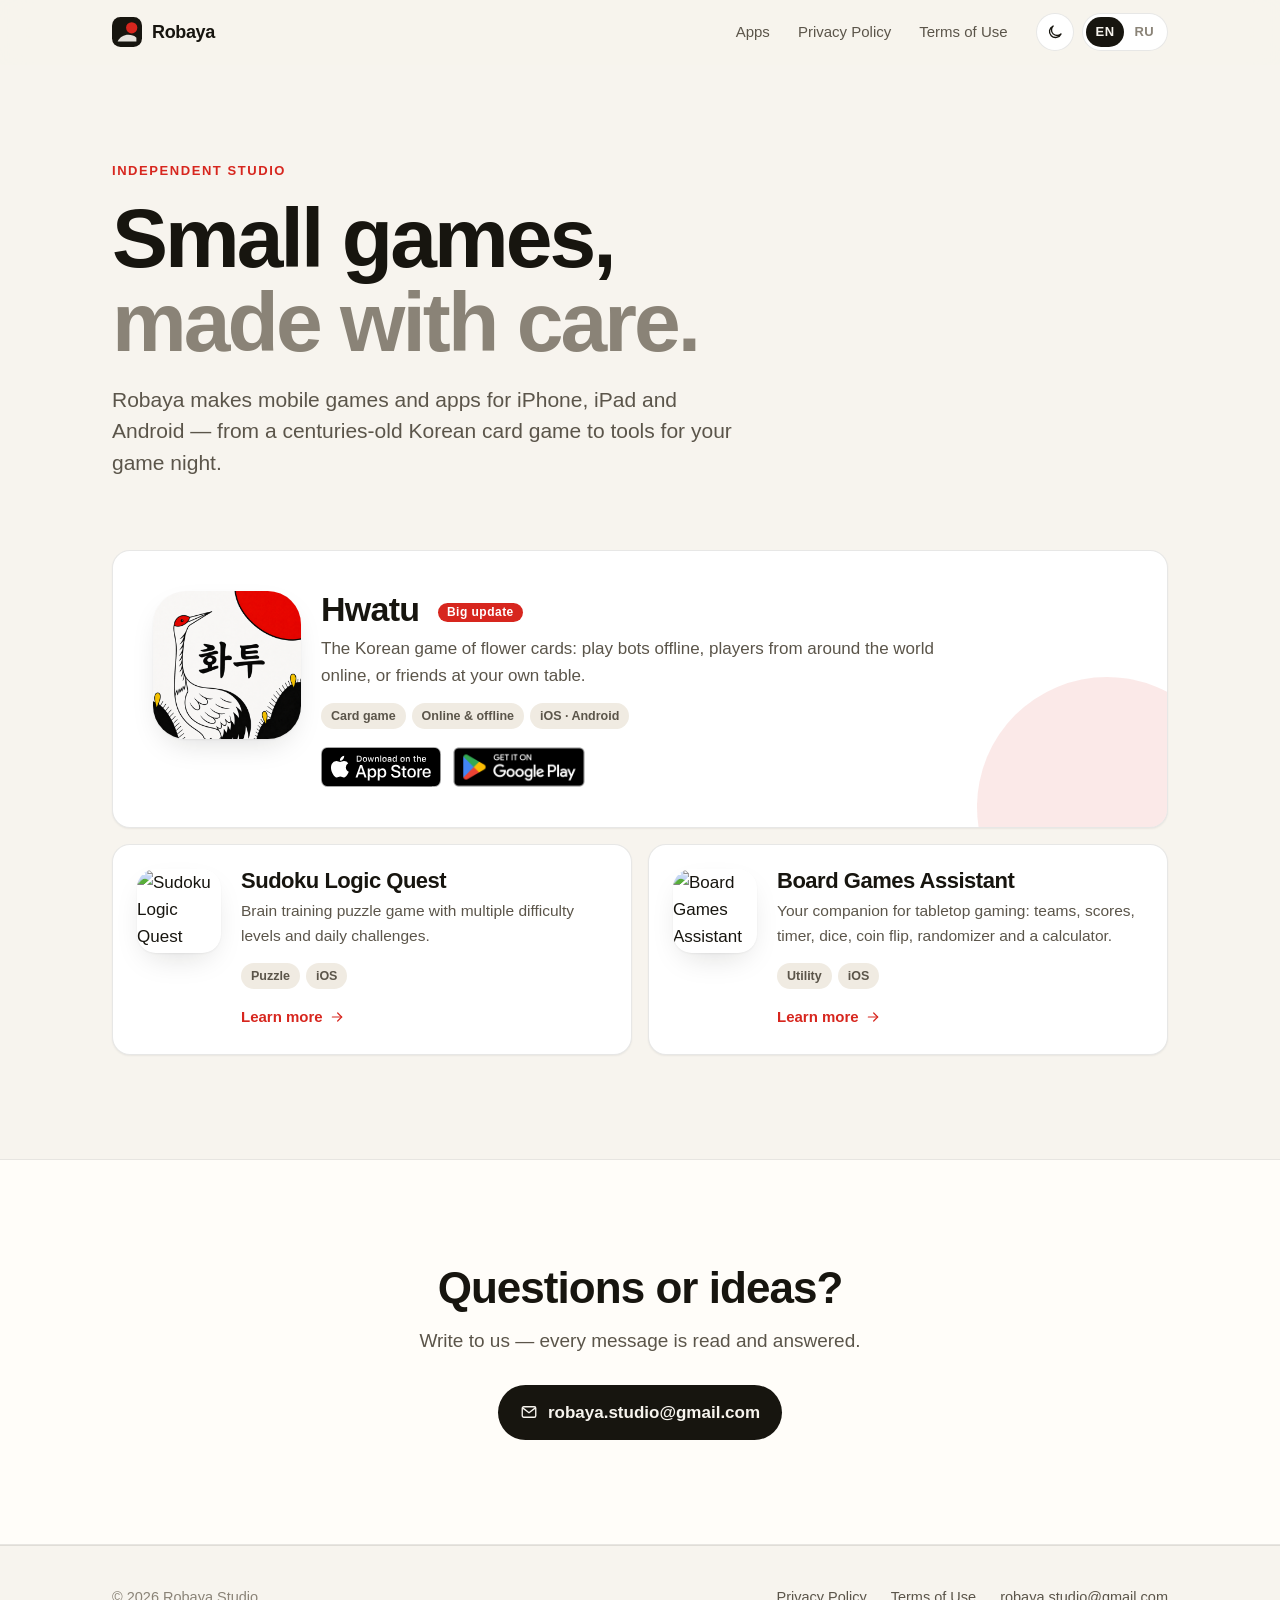
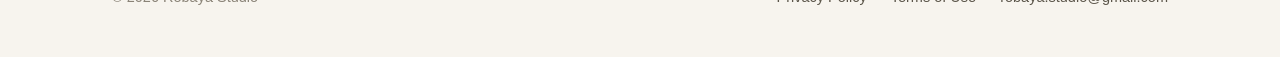
==== commit beef6754: "Give the Hwatu page livelier copy Rewrites the marketing texts in both languages: the hero speaks of" ====
--- a/index.html
+++ b/index.html
@@ -44,7 +44,7 @@
                 <a href="games/hwatu/" data-i18n="hwatuTitle">Hwatu</a>
                 <span class="badge-new" data-i18n="updatedBadge">Big update</span>
               </h3>
-              <p data-i18n="hwatuDescription">The Korean game of flower cards. Play offline against bots, in online rooms with players from around the world, and privately with friends.</p>
+              <p data-i18n="hwatuDescription">The Korean game of flower cards: play bots offline, players from around the world online, or friends at your own table.</p>
               <ul class="tags">
                 <li data-i18n="hwatuTag1">Card game</li>
                 <li data-i18n="hwatuTag2">Online &amp; offline</li>
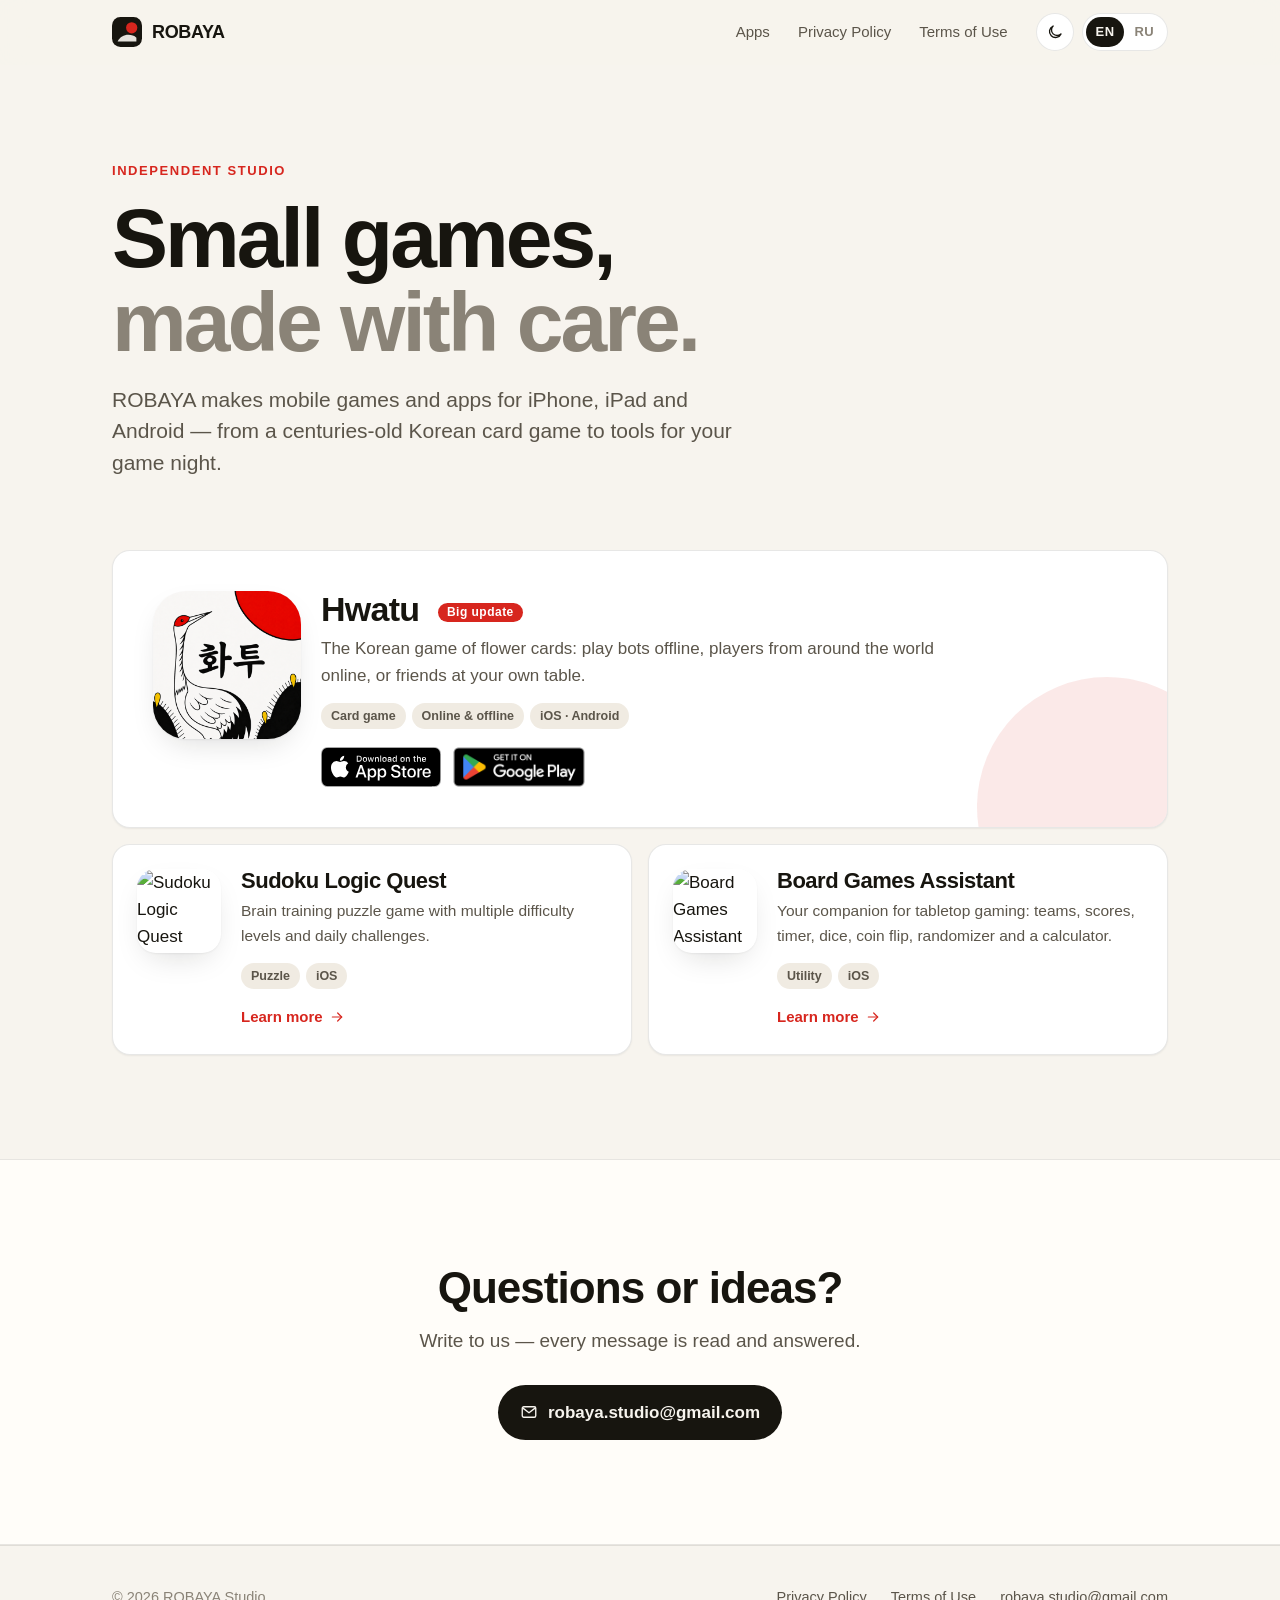
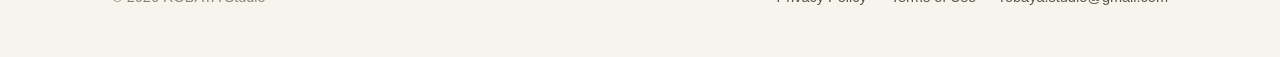
==== commit 3e0e056d: "Site: the studio name is written ROBAYA Header, footer, titles, descriptions and the deletion page; " ====
--- a/index.html
+++ b/index.html
@@ -3,13 +3,13 @@
 <head>
   <meta charset="UTF-8">
   <meta name="viewport" content="width=device-width, initial-scale=1">
-  <title data-i18n="pageTitle">Robaya — mobile games and apps</title>
-  <meta name="description" data-i18n-content="metaDescription" content="Robaya Studio makes mobile games and apps: Hwatu, the Korean flower card game, Sudoku Logic Quest and Board Games Assistant.">
+  <title data-i18n="pageTitle">ROBAYA — mobile games and apps</title>
+  <meta name="description" data-i18n-content="metaDescription" content="ROBAYA Studio makes mobile games and apps: Hwatu, the Korean flower card game, Sudoku Logic Quest and Board Games Assistant.">
   <meta name="theme-color" content="#f7f4ee" media="(prefers-color-scheme: light)">
   <meta name="theme-color" content="#0f0e0c" media="(prefers-color-scheme: dark)">
   <meta property="og:type" content="website">
-  <meta property="og:site_name" content="Robaya">
-  <meta property="og:title" content="Robaya — mobile games and apps">
+  <meta property="og:site_name" content="ROBAYA">
+  <meta property="og:title" content="ROBAYA — mobile games and apps">
   <meta property="og:url" content="https://robaya.studio/">
   <meta property="og:image" content="https://robaya.studio/games/hwatu/AppIcon.png">
   <link rel="canonical" href="https://robaya.studio/">
@@ -29,7 +29,7 @@
           <span data-i18n="heroTitleA">Small games,</span>
           <span class="muted" data-i18n="heroTitleB">made with care.</span>
         </h1>
-        <p class="hero__lead reveal reveal--3" data-i18n="mainSubtitle">Robaya makes mobile games and apps for iPhone, iPad and Android — from a centuries-old Korean card game to tools for your game night.</p>
+        <p class="hero__lead reveal reveal--3" data-i18n="mainSubtitle">ROBAYA makes mobile games and apps for iPhone, iPad and Android — from a centuries-old Korean card game to tools for your game night.</p>
       </div>
     </section>
 
--- a/css/style.css
+++ b/css/style.css
@@ -1,4 +1,4 @@
-/* Robaya — site styles.
+/* ROBAYA — site styles.
    One component vocabulary for every page: site header/footer (injected by js/site-chrome.js),
    .hero, .section, .card / .feature, .store-badges, .screenshots-grid, .legal.
    Colours are tokens on :root; js/theme.js sets [data-theme] on <html>. Without JS the
